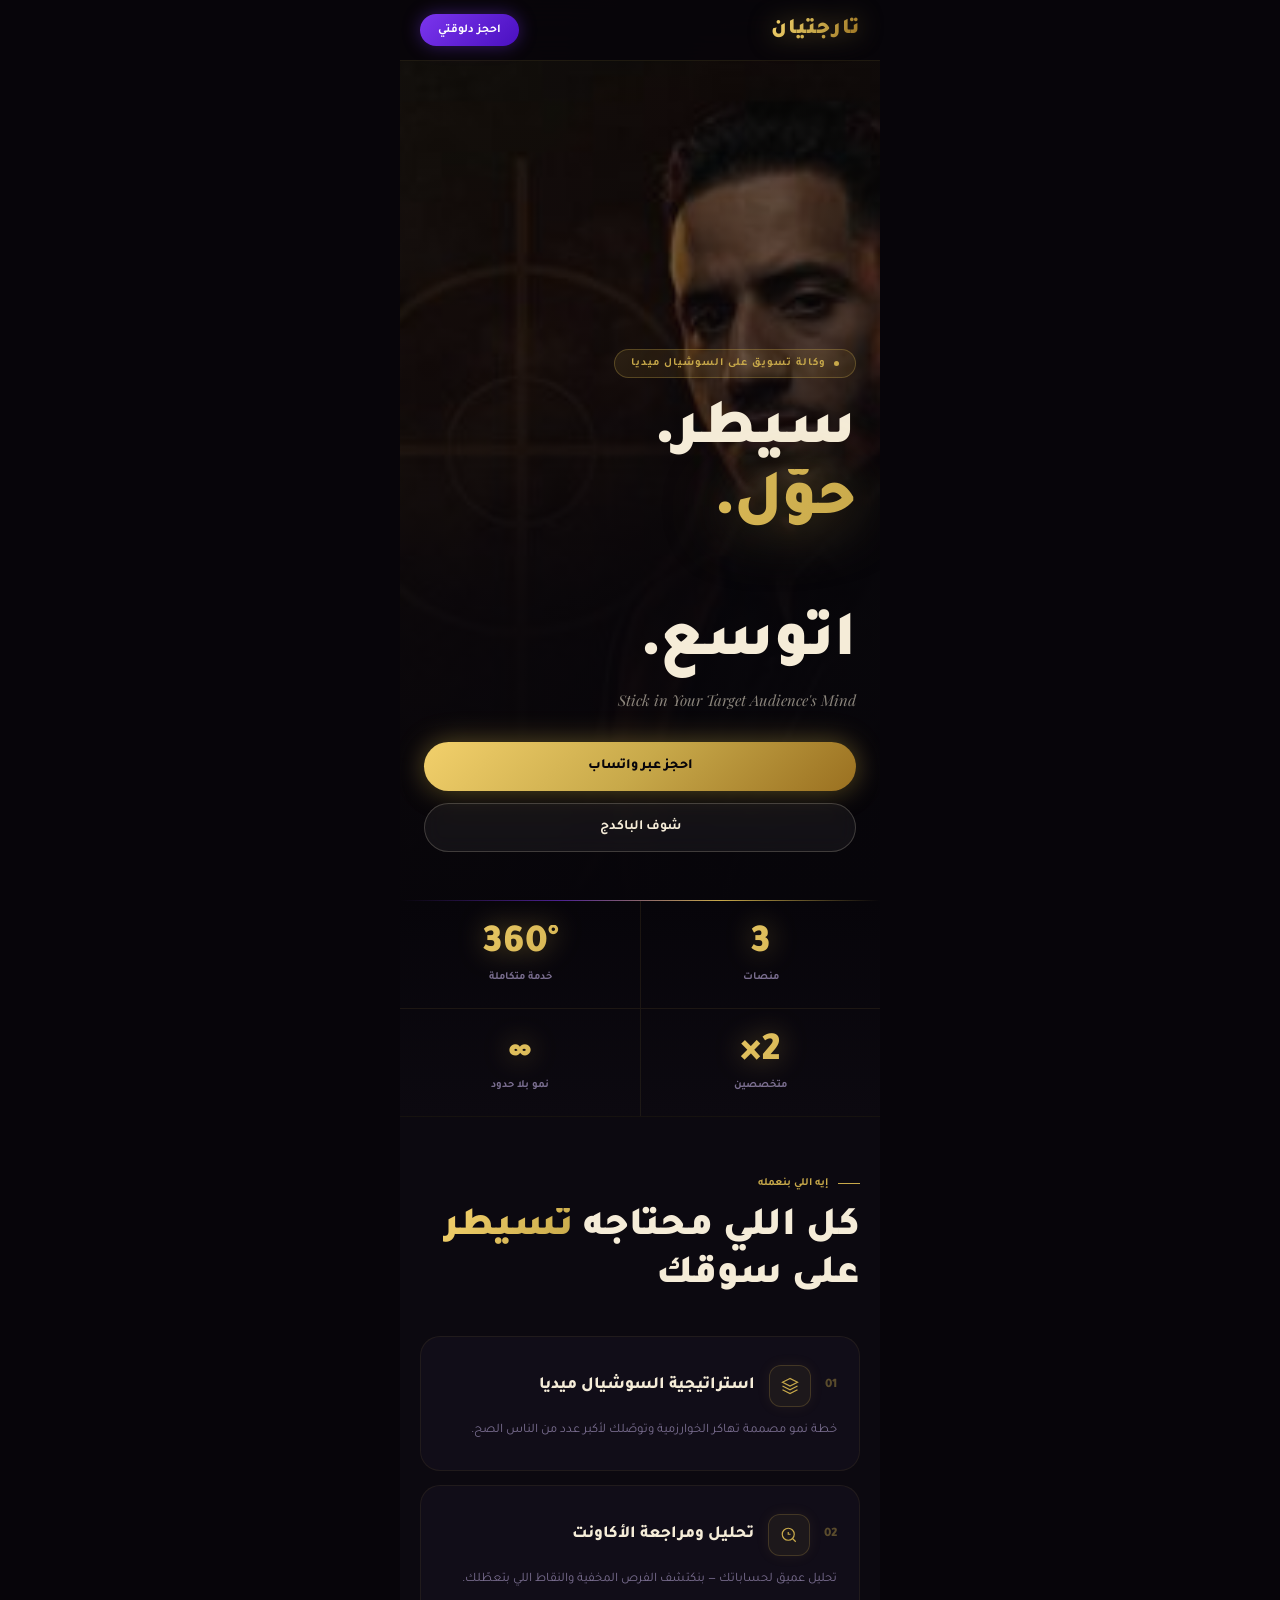
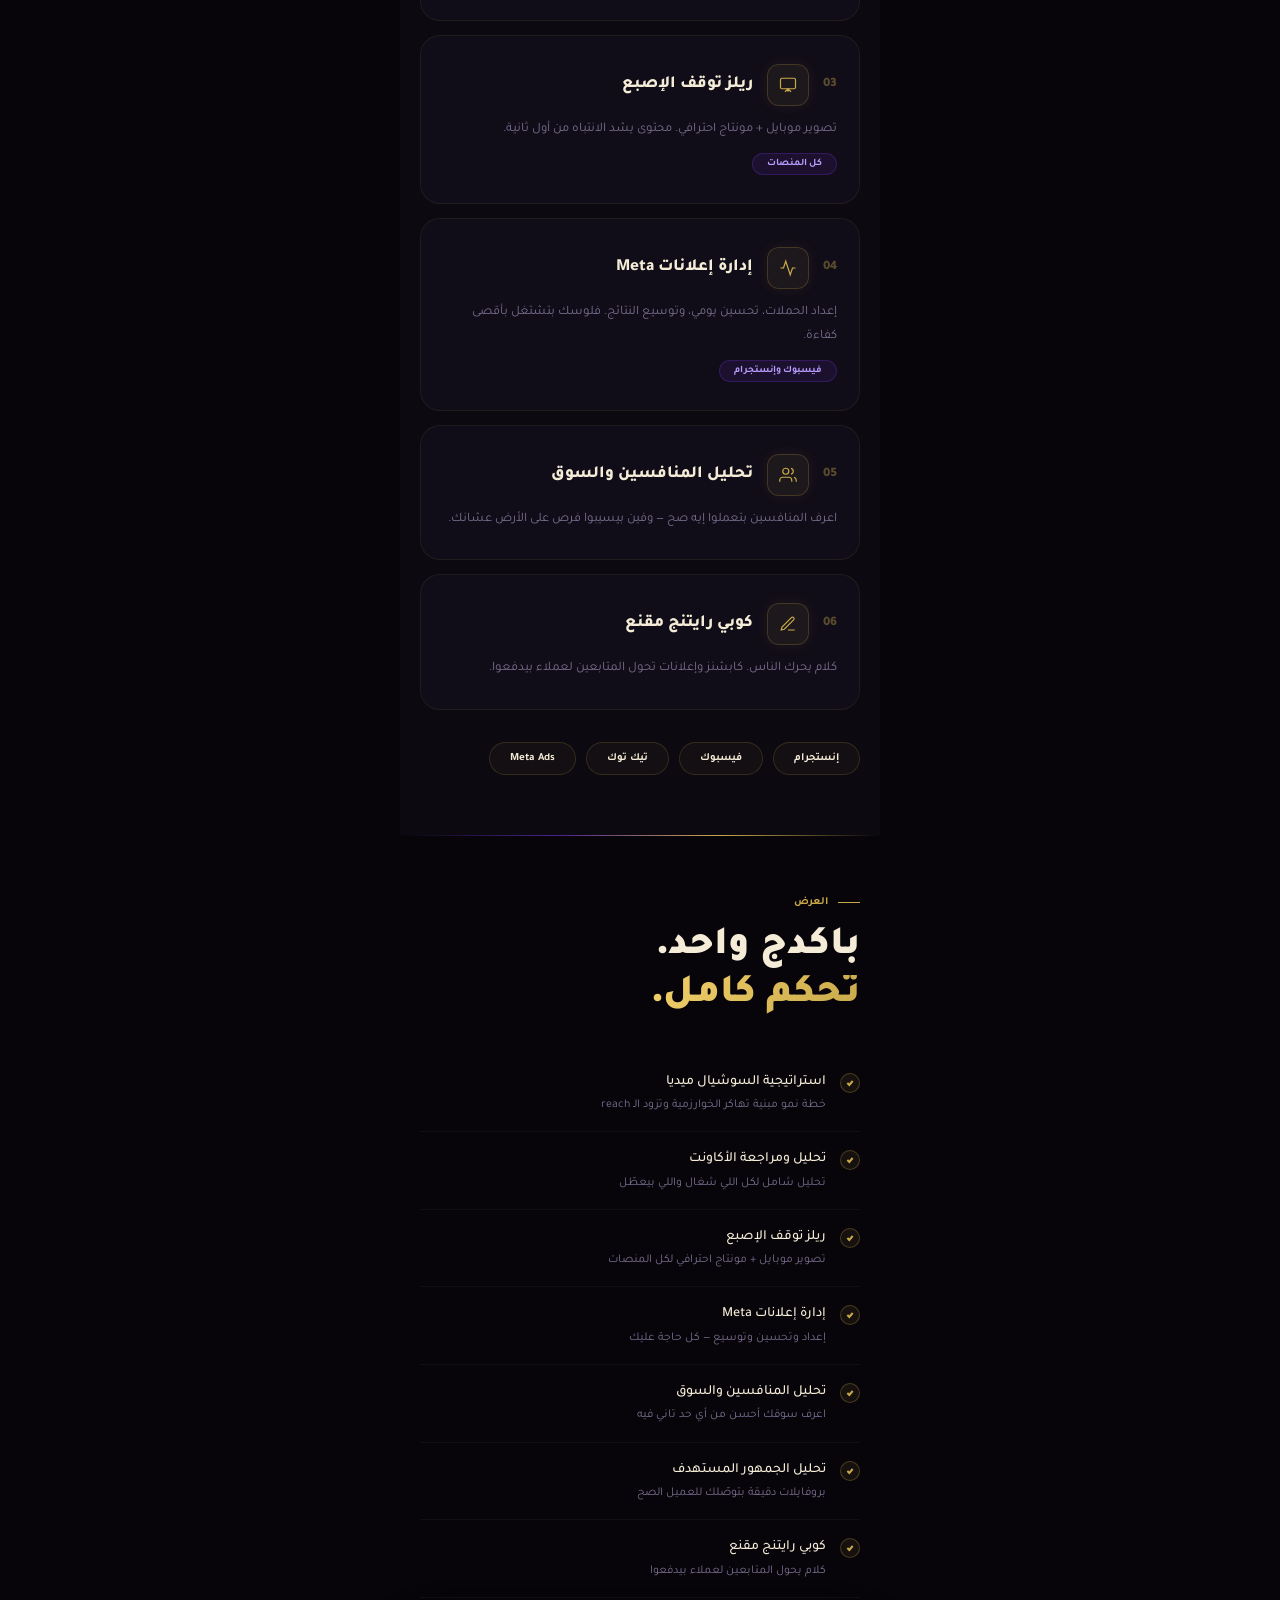
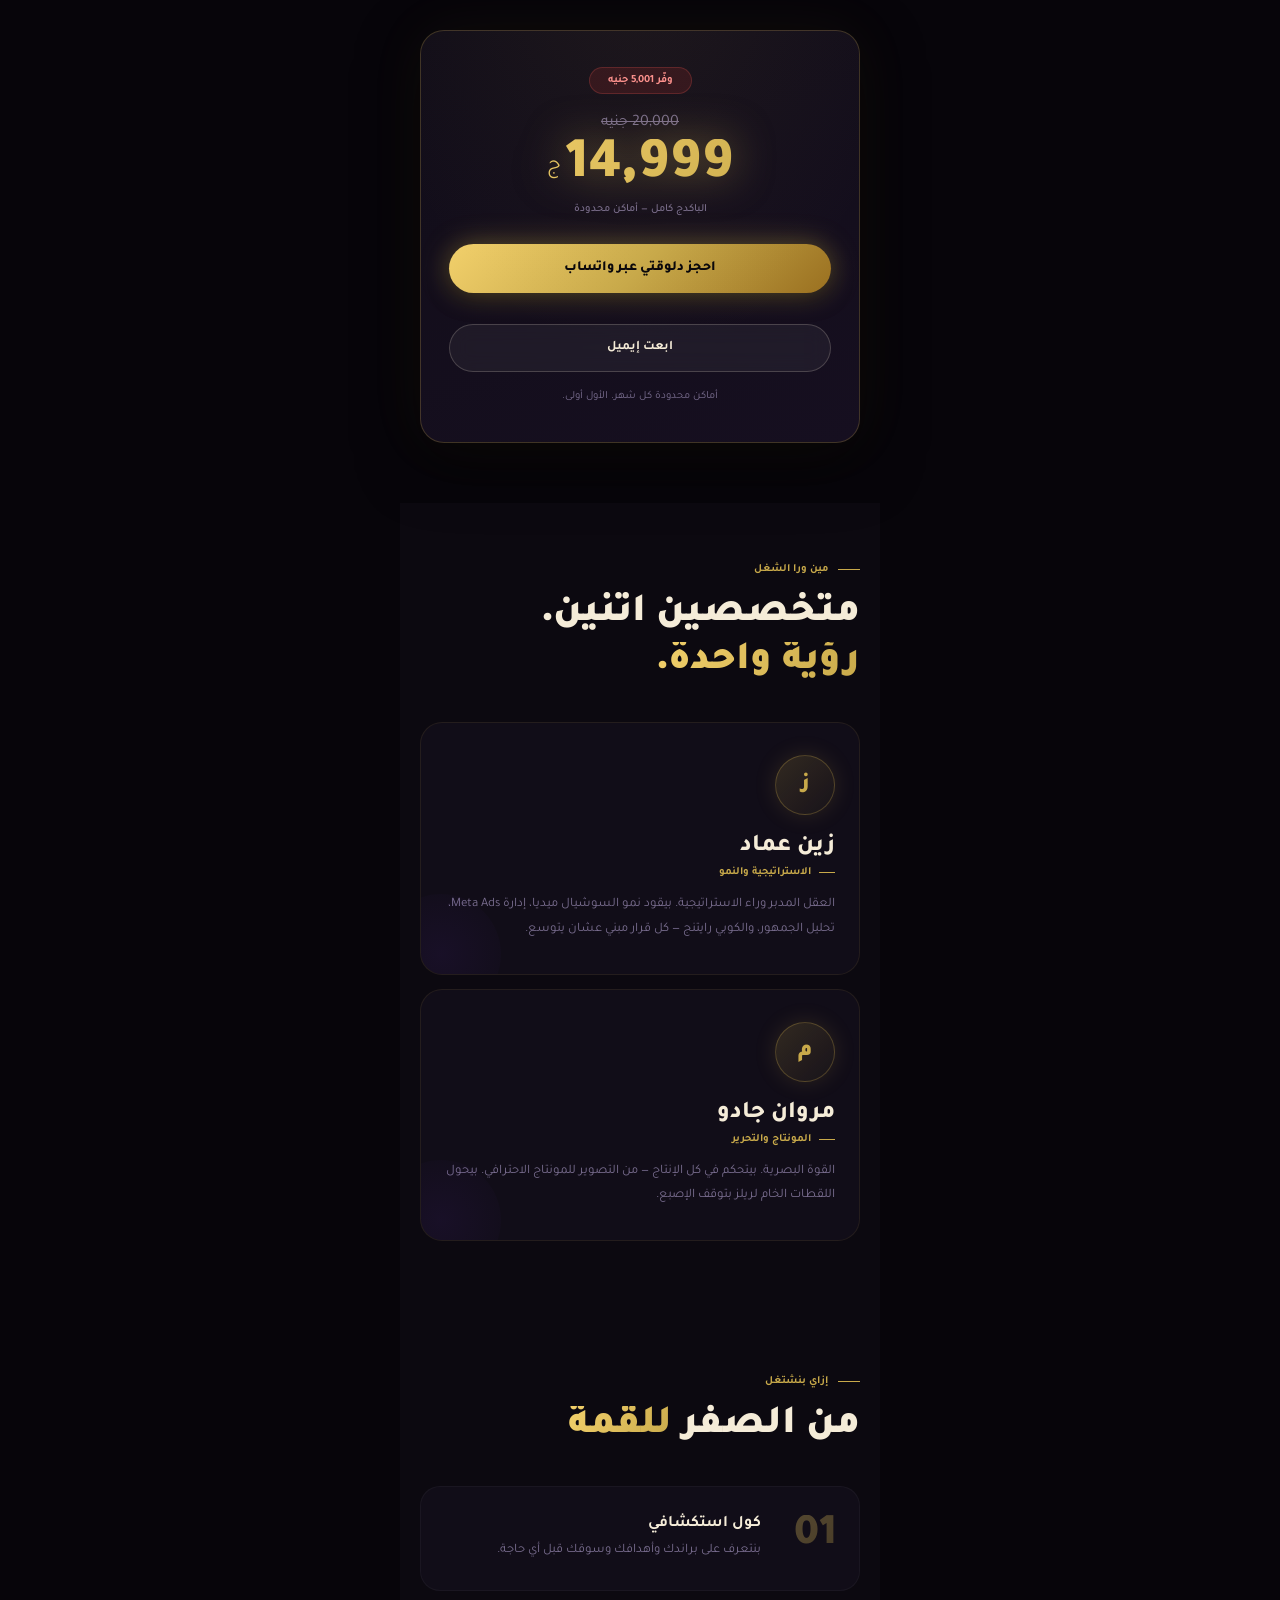
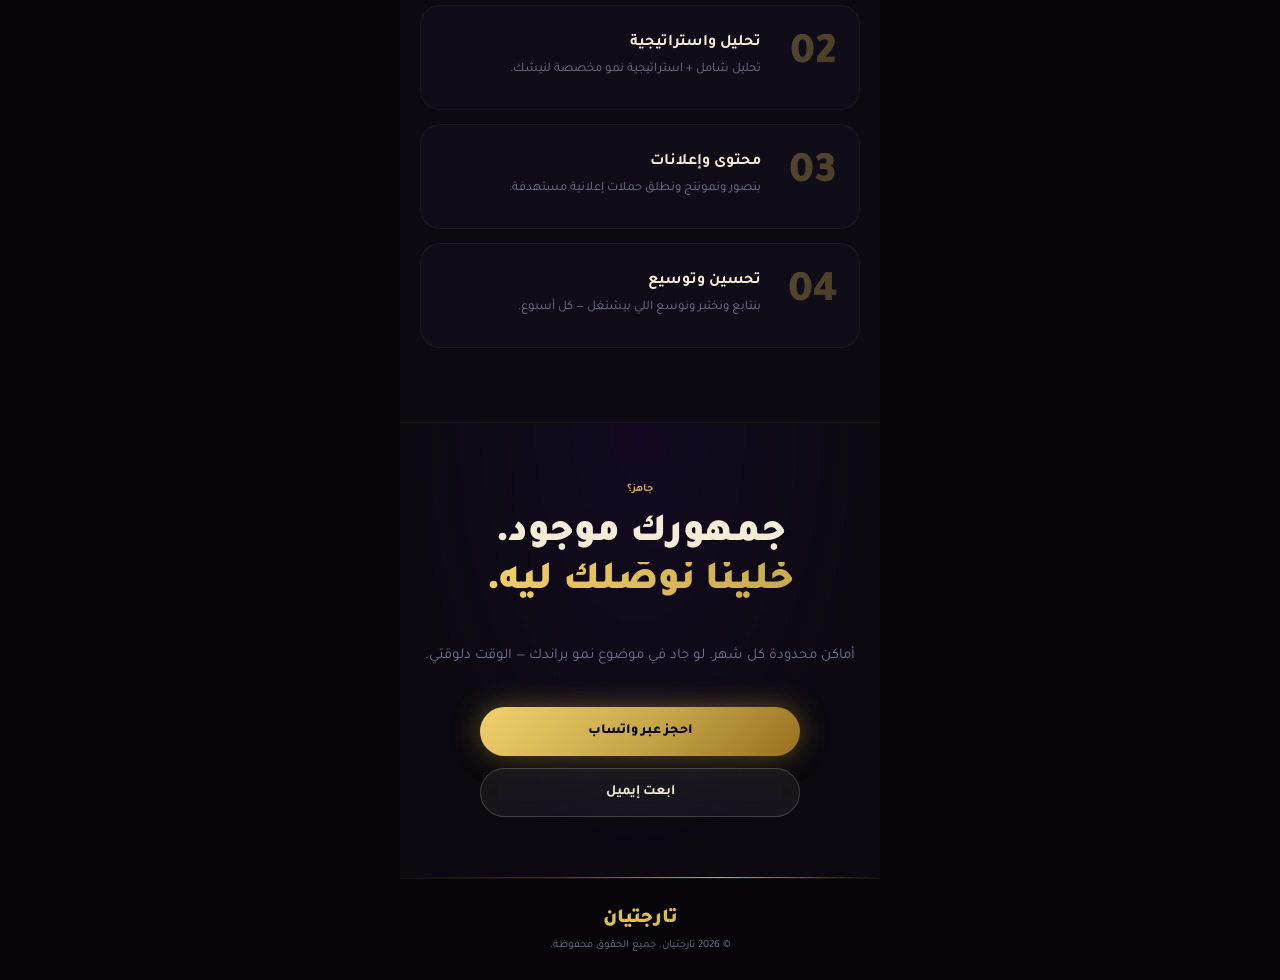
==== targetyan-arabic.html @ 86f716d7 "Add files via upload" ====
<!DOCTYPE html>
<html lang="ar" dir="rtl">
<head>
<meta charset="UTF-8">
<meta name="viewport" content="width=device-width, initial-scale=1.0, maximum-scale=1.0">
<title>تارجتيان — وكالة تسويق</title>
<link rel="preconnect" href="https://fonts.googleapis.com">
<link rel="preconnect" href="https://fonts.gstatic.com" crossorigin>
<link href="https://fonts.googleapis.com/css2?family=Tajawal:wght@300;400;500;700;800;900&family=Playfair+Display:ital,wght@1,700&display=swap" rel="stylesheet">
<style>
*,*::before,*::after{margin:0;padding:0;box-sizing:border-box;}
:root{
  --g:#C8A94A;--gl:#F2D06B;--gg:rgba(200,169,74,0.45);
  --c:#F5ECD8;
  --bg:#07050A;--bg2:#0C0910;--bg3:#110D18;--bg4:#160F20;
  --muted:#7A6E90;--pur:#7B35ED;--purg:rgba(123,53,237,0.35);
}
html{scroll-behavior:smooth;-webkit-tap-highlight-color:transparent;}
body{font-family:"Tajawal",sans-serif;background:var(--bg);color:var(--c);overflow-x:hidden;max-width:480px;margin:0 auto;}
::-webkit-scrollbar{width:0;}

#scroll-bar{position:fixed;top:0;right:0;height:2px;width:0%;z-index:10000;background:linear-gradient(270deg,#7B35ED,var(--g),#F2D06B);box-shadow:0 0 10px var(--gg);}

/* NAV */
nav{
  position:fixed;top:0;width:100%;max-width:480px;z-index:999;
  display:flex;align-items:center;justify-content:space-between;
  padding:14px 20px;
  background:rgba(7,5,10,0.88);
  backdrop-filter:blur(20px);
  border-bottom:1px solid rgba(200,169,74,0.12);
}
.logo{
  font-family:"Tajawal",sans-serif;font-size:22px;font-weight:900;
  letter-spacing:1px;text-decoration:none;
  background:linear-gradient(120deg,#F2D06B,#C8A94A,#9A7020);
  -webkit-background-clip:text;-webkit-text-fill-color:transparent;background-clip:text;
  filter:drop-shadow(0 0 12px rgba(200,169,74,0.5));
}
.nav-btn{
  background:linear-gradient(135deg,#7B35ED,#4A10C0);
  color:#fff;padding:9px 18px;border:none;border-radius:100px;
  font-family:"Tajawal",sans-serif;font-size:12px;font-weight:700;
  text-decoration:none;display:inline-block;
  box-shadow:0 0 18px rgba(123,53,237,0.4);
}

/* HERO */
.hero{position:relative;width:100%;height:100svh;min-height:600px;display:flex;align-items:flex-end;overflow:hidden;}
.hero-bg{
  position:absolute;inset:0;
  background-image:url("[data-uri]");
  background-size:cover;background-position:68% center;
}
.hero-overlay{
  position:absolute;inset:0;
  background:linear-gradient(170deg,rgba(7,5,10,0.35) 0%,rgba(7,5,10,0.55) 35%,rgba(7,5,10,0.88) 65%,rgba(7,5,10,1) 100%);
}
.hero-content{position:relative;z-index:2;padding:24px 24px 48px;width:100%;animation:riseUp 1.2s cubic-bezier(.16,1,.3,1) both;}
.hero-pill{
  display:inline-flex;align-items:center;gap:8px;
  background:rgba(200,169,74,0.1);border:1px solid rgba(200,169,74,0.3);
  padding:7px 16px;border-radius:100px;margin-bottom:20px;
  font-size:11px;letter-spacing:1px;color:var(--g);font-weight:700;
}
.dot{width:5px;height:5px;border-radius:50%;background:var(--g);animation:blink 2s infinite;flex-shrink:0;}
.hero h1{font-family:"Tajawal",sans-serif;font-size:clamp(42px,13vw,64px);font-weight:900;line-height:1.1;color:var(--c);margin-bottom:10px;}
.hero h1 em{
  font-style:normal;display:block;
  background:linear-gradient(120deg,#F2D06B,#C8A94A);
  -webkit-background-clip:text;-webkit-text-fill-color:transparent;background-clip:text;
  filter:drop-shadow(0 0 30px rgba(200,169,74,0.5));
}
.hero-sub{
  font-family:"Playfair Display",serif;font-size:15px;font-style:italic;
  color:rgba(245,236,216,0.55);margin-bottom:32px;direction:ltr;text-align:right;
}
.hero-ctas{display:flex;flex-direction:column;gap:12px;}
.btn-gold{
  background:linear-gradient(135deg,#F2D06B,#C8A94A,#9A7020);
  color:#07050A;padding:16px 24px;border:none;border-radius:100px;
  font-family:"Tajawal",sans-serif;font-size:14px;font-weight:800;
  text-decoration:none;display:block;text-align:center;
  box-shadow:0 0 28px rgba(200,169,74,0.45),0 6px 20px rgba(0,0,0,.5);
}
.btn-outline{
  background:rgba(255,255,255,0.05);color:var(--c);
  padding:15px 24px;border:1px solid rgba(245,236,216,0.2);border-radius:100px;
  font-family:"Tajawal",sans-serif;font-size:14px;font-weight:600;
  text-decoration:none;display:block;text-align:center;backdrop-filter:blur(10px);
}

/* GLOW RULE */
.glow-rule{height:1px;background:linear-gradient(270deg,transparent,var(--g),rgba(123,53,237,0.6),transparent);}

/* STATS */
.stats{display:grid;grid-template-columns:1fr 1fr;background:linear-gradient(180deg,var(--bg),var(--bg2));border-bottom:1px solid rgba(200,169,74,0.08);}
.stat{text-align:center;padding:24px 12px;border-left:1px solid rgba(200,169,74,0.1);border-bottom:1px solid rgba(200,169,74,0.1);}
.stat:nth-child(2n){border-left:none;}
.stat:nth-child(3),.stat:nth-child(4){border-bottom:none;}
.stat-n{
  font-family:"Tajawal",sans-serif;font-size:40px;font-weight:900;line-height:1;
  background:linear-gradient(135deg,#F2D06B,#C8A94A);
  -webkit-background-clip:text;-webkit-text-fill-color:transparent;background-clip:text;
  filter:drop-shadow(0 0 14px rgba(200,169,74,0.45));
}
.stat-l{font-size:11px;color:var(--muted);margin-top:6px;font-weight:600;}

/* SECTIONS */
section{padding:60px 20px;}
.sec-tag{font-size:11px;color:var(--g);font-weight:700;margin-bottom:14px;display:flex;align-items:center;gap:10px;}
.sec-tag::before{content:"";width:22px;height:1px;background:var(--g);}
.sec-h{font-family:"Tajawal",sans-serif;font-size:clamp(28px,9vw,40px);font-weight:900;line-height:1.2;margin-bottom:36px;}
.sec-h em{font-style:normal;background:linear-gradient(120deg,#F2D06B,#C8A94A);-webkit-background-clip:text;-webkit-text-fill-color:transparent;background-clip:text;}

/* SERVICE CARDS */
#services{background:var(--bg2);}
.svc-card{background:var(--bg3);border:1px solid rgba(200,169,74,0.09);border-radius:20px;padding:28px 22px;margin-bottom:14px;position:relative;overflow:hidden;}
.svc-card:last-of-type{margin-bottom:0;}
.svc-card-top{display:flex;align-items:center;gap:14px;margin-bottom:12px;}
.svc-no{font-family:"Tajawal",sans-serif;font-size:13px;font-weight:900;color:rgba(200,169,74,0.4);}
.svc-ico{width:42px;height:42px;flex-shrink:0;display:flex;align-items:center;justify-content:center;background:rgba(200,169,74,0.07);border:1px solid rgba(200,169,74,0.22);border-radius:12px;box-shadow:0 0 14px rgba(200,169,74,0.08);}
.svc-ico svg{width:18px;height:18px;stroke:var(--g);fill:none;stroke-width:1.6;}
.svc-t{font-family:"Tajawal",sans-serif;font-size:17px;font-weight:800;color:var(--c);line-height:1.3;}
.svc-d{font-size:13px;color:var(--muted);line-height:1.8;font-weight:400;}
.svc-badge{display:inline-block;margin-top:12px;background:rgba(123,53,237,0.1);border:1px solid rgba(123,53,237,0.25);color:#B89DFF;font-size:10px;padding:4px 14px;border-radius:100px;font-weight:700;}

/* PLATFORMS */
.plats{display:flex;gap:10px;flex-wrap:wrap;margin-top:32px;}
.plat{padding:9px 20px;border:1px solid rgba(200,169,74,0.18);border-radius:100px;font-size:11px;color:var(--c);font-weight:600;background:rgba(200,169,74,0.04);}

/* PACKAGE */
#package{background:var(--bg);}
.feat-row{display:flex;align-items:flex-start;gap:14px;padding:16px 0;border-bottom:1px solid rgba(255,255,255,0.04);}
.feat-row:last-of-type{border:none;}
.feat-chk{width:20px;height:20px;flex-shrink:0;background:rgba(200,169,74,0.08);border:1px solid rgba(200,169,74,0.28);border-radius:50%;display:flex;align-items:center;justify-content:center;margin-top:2px;}
.feat-chk svg{width:8px;height:8px;stroke:var(--g);stroke-width:3;fill:none;}
.feat-main{font-size:14px;color:var(--c);line-height:1.6;font-weight:500;}
.feat-sub{color:var(--muted);font-size:12px;display:block;margin-top:3px;font-weight:400;}

/* PRICE BOX */
.price-box{background:linear-gradient(160deg,var(--bg3),var(--bg4));border:1px solid rgba(200,169,74,0.25);border-radius:24px;padding:36px 28px;text-align:center;margin-top:32px;overflow:hidden;position:relative;box-shadow:0 0 60px rgba(200,169,74,0.06),0 20px 60px rgba(0,0,0,.5);}
.price-box::before{content:"";position:absolute;top:-50%;left:-20%;width:140%;height:140%;background:radial-gradient(ellipse at 50% 20%,rgba(200,169,74,0.07),transparent 65%);pointer-events:none;}
.save-pill{display:inline-block;background:rgba(180,40,40,0.18);border:1px solid rgba(220,80,80,0.25);color:#FF9090;font-size:11px;padding:6px 18px;border-radius:100px;font-weight:700;margin-bottom:20px;}
.p-was{font-size:16px;color:var(--muted);text-decoration:line-through;margin-bottom:6px;}
.p-now{font-family:"Tajawal",sans-serif;line-height:1;margin-bottom:6px;background:linear-gradient(120deg,#F2D06B,#C8A94A);-webkit-background-clip:text;-webkit-text-fill-color:transparent;background-clip:text;filter:drop-shadow(0 0 20px rgba(200,169,74,0.5));}
.p-big{font-size:58px;font-weight:900;}
.p-cur{font-size:22px;font-weight:400;vertical-align:super;}
.p-lbl{font-size:11px;color:var(--muted);margin-bottom:28px;font-weight:500;}
.price-box .btn-gold{margin-bottom:12px;}
.price-box .btn-outline{font-size:13px;}
.p-note{font-size:11px;color:var(--muted);margin-top:16px;line-height:1.7;}

/* TEAM */
#team{background:var(--bg2);}
.team-card{background:var(--bg3);border:1px solid rgba(200,169,74,0.1);border-radius:22px;padding:32px 24px;margin-bottom:14px;overflow:hidden;position:relative;}
.team-card::after{content:"";position:absolute;bottom:-40px;left:-40px;width:120px;height:120px;border-radius:50%;background:radial-gradient(circle,rgba(123,53,237,0.07),transparent);pointer-events:none;}
.t-avatar{width:60px;height:60px;margin-bottom:18px;background:linear-gradient(135deg,rgba(200,169,74,0.18),rgba(200,169,74,0.04));border:1px solid rgba(200,169,74,0.28);border-radius:50%;display:flex;align-items:center;justify-content:center;font-family:"Tajawal",sans-serif;font-size:22px;font-weight:900;color:var(--g);box-shadow:0 0 22px rgba(200,169,74,0.15);}
.t-name{font-family:"Tajawal",sans-serif;font-size:24px;font-weight:800;color:var(--c);margin-bottom:4px;}
.t-role{font-size:11px;color:var(--g);font-weight:700;margin-bottom:14px;display:flex;align-items:center;gap:8px;}
.t-role::before{content:"";width:16px;height:1px;background:var(--g);}
.t-bio{font-size:13px;color:var(--muted);line-height:1.85;font-weight:400;}

/* PROCESS */
#process{background:var(--bg);}
.proc-card{background:var(--bg3);border:1px solid rgba(255,255,255,0.04);border-radius:20px;padding:28px 22px;margin-bottom:14px;display:flex;align-items:flex-start;gap:20px;}
.proc-n{font-family:"Tajawal",sans-serif;font-size:44px;font-weight:900;background:linear-gradient(135deg,#F2D06B,#C8A94A);-webkit-background-clip:text;-webkit-text-fill-color:transparent;background-clip:text;opacity:0.3;line-height:1;flex-shrink:0;width:56px;}
.proc-t{font-size:16px;font-weight:700;color:var(--c);margin-bottom:6px;}
.proc-d{font-size:13px;color:var(--muted);line-height:1.7;}

/* CTA */
#cta{text-align:center;background:radial-gradient(ellipse at 50% 0%,rgba(123,53,237,0.1),var(--bg2) 70%);border-top:1px solid rgba(200,169,74,0.08);}
#cta .sec-tag{justify-content:center;}
#cta .sec-tag::before{display:none;}
#cta p{font-size:15px;color:var(--muted);line-height:1.9;margin-bottom:36px;font-weight:400;}
#cta .hero-ctas{max-width:320px;margin:0 auto;}

/* FOOTER */
footer{background:var(--bg);border-top:1px solid rgba(200,169,74,0.09);padding:28px 20px;text-align:center;}
.f-logo{font-family:"Tajawal",sans-serif;font-size:20px;font-weight:900;background:linear-gradient(120deg,#F2D06B,#C8A94A);-webkit-background-clip:text;-webkit-text-fill-color:transparent;background-clip:text;margin-bottom:8px;}
.f-copy{font-size:11px;color:var(--muted);}

/* SCROLL TOP */
#scroll-top{position:fixed;bottom:20px;left:20px;z-index:9999;width:44px;height:44px;border-radius:50%;border:1px solid rgba(200,169,74,0.3);background:rgba(7,5,10,0.88);backdrop-filter:blur(16px);display:flex;align-items:center;justify-content:center;opacity:0;transform:translateY(10px);transition:opacity .4s,transform .4s;box-shadow:0 0 20px rgba(200,169,74,0.1);}
#scroll-top.visible{opacity:1;transform:translateY(0);}
#scroll-top svg{width:14px;height:14px;stroke:var(--g);fill:none;stroke-width:2.5;}

.fi{opacity:0;transform:translateY(22px);transition:opacity .7s ease,transform .7s ease;}
.fi.on{opacity:1;transform:translateY(0);}
@keyframes riseUp{from{opacity:0;transform:translateY(36px);}to{opacity:1;transform:translateY(0);}}
@keyframes blink{0%,100%{opacity:1;}50%{opacity:.3;}}
</style>
</head>
<body>

<div id="scroll-bar"></div>
<div id="scroll-top" onclick="window.scrollTo({top:0,behavior:'smooth'})">
  <svg viewBox="0 0 24 24"><polyline points="18 15 12 9 6 15"/></svg>
</div>

<nav>
  <a href="#" class="logo">تارجتيان</a>
  <a href="https://wa.me/201208475556" target="_blank" class="nav-btn">احجز دلوقتي</a>
</nav>

<!-- HERO -->
<div class="hero" id="home">
  <div class="hero-bg"></div>
  <div class="hero-overlay"></div>
  <div class="hero-content">
    <div class="hero-pill"><span class="dot"></span>وكالة تسويق على السوشيال ميديا</div>
    <h1>سيطر.<br><em>حوّل.</em><br>اتوسع.</h1>
    <p class="hero-sub">Stick in Your Target Audience's Mind</p>
    <div class="hero-ctas">
      <a href="https://wa.me/201208475556" target="_blank" class="btn-gold">احجز عبر واتساب</a>
      <a href="#package" class="btn-outline">شوف الباكدج</a>
    </div>
  </div>
</div>

<div class="glow-rule"></div>

<!-- STATS -->
<div class="stats fi">
  <div class="stat"><div class="stat-n">3</div><div class="stat-l">منصات</div></div>
  <div class="stat"><div class="stat-n">360°</div><div class="stat-l">خدمة متكاملة</div></div>
  <div class="stat"><div class="stat-n">2×</div><div class="stat-l">متخصصين</div></div>
  <div class="stat"><div class="stat-n">∞</div><div class="stat-l">نمو بلا حدود</div></div>
</div>

<!-- SERVICES -->
<section id="services">
  <div class="sec-tag">إيه اللي بنعمله</div>
  <h2 class="sec-h fi">كل اللي محتاجه <em>تسيطر</em> على سوقك</h2>

  <div class="svc-card fi">
    <div class="svc-card-top">
      <div class="svc-no">01</div>
      <div class="svc-ico"><svg viewBox="0 0 24 24"><path d="M12 2L2 7l10 5 10-5-10-5zM2 17l10 5 10-5M2 12l10 5 10-5"/></svg></div>
      <div class="svc-t">استراتيجية السوشيال ميديا</div>
    </div>
    <div class="svc-d">خطة نمو مصممة تهاكر الخوارزمية وتوصّلك لأكبر عدد من الناس الصح.</div>
  </div>

  <div class="svc-card fi">
    <div class="svc-card-top">
      <div class="svc-no">02</div>
      <div class="svc-ico"><svg viewBox="0 0 24 24"><circle cx="11" cy="11" r="8"/><path d="m21 21-4.35-4.35M11 8v3h3"/></svg></div>
      <div class="svc-t">تحليل ومراجعة الأكاونت</div>
    </div>
    <div class="svc-d">تحليل عميق لحساباتك — بنكتشف الفرص المخفية والنقاط اللي بتعطّلك.</div>
  </div>

  <div class="svc-card fi">
    <div class="svc-card-top">
      <div class="svc-no">03</div>
      <div class="svc-ico"><svg viewBox="0 0 24 24"><rect x="2" y="3" width="20" height="14" rx="2"/><path d="m8 21 4-4 4 4M12 17v4"/></svg></div>
      <div class="svc-t">ريلز توقف الإصبع</div>
    </div>
    <div class="svc-d">تصوير موبايل + مونتاج احترافي. محتوى يشد الانتباه من أول ثانية.</div>
    <span class="svc-badge">كل المنصات</span>
  </div>

  <div class="svc-card fi">
    <div class="svc-card-top">
      <div class="svc-no">04</div>
      <div class="svc-ico"><svg viewBox="0 0 24 24"><path d="M22 12h-4l-3 9L9 3l-3 9H2"/></svg></div>
      <div class="svc-t">إدارة إعلانات Meta</div>
    </div>
    <div class="svc-d">إعداد الحملات، تحسين يومي، وتوسيع النتائج. فلوسك بتشتغل بأقصى كفاءة.</div>
    <span class="svc-badge">فيسبوك وإنستجرام</span>
  </div>

  <div class="svc-card fi">
    <div class="svc-card-top">
      <div class="svc-no">05</div>
      <div class="svc-ico"><svg viewBox="0 0 24 24"><path d="M17 21v-2a4 4 0 0 0-4-4H5a4 4 0 0 0-4 4v2"/><circle cx="9" cy="7" r="4"/><path d="M23 21v-2a4 4 0 0 0-3-3.87M16 3.13a4 4 0 0 1 0 7.75"/></svg></div>
      <div class="svc-t">تحليل المنافسين والسوق</div>
    </div>
    <div class="svc-d">اعرف المنافسين بتعملوا إيه صح — وفين بيسيبوا فرص على الأرض عشانك.</div>
  </div>

  <div class="svc-card fi">
    <div class="svc-card-top">
      <div class="svc-no">06</div>
      <div class="svc-ico"><svg viewBox="0 0 24 24"><path d="M12 20h9M16.5 3.5a2.121 2.121 0 0 1 3 3L7 19l-4 1 1-4L16.5 3.5z"/></svg></div>
      <div class="svc-t">كوبي رايتنج مقنع</div>
    </div>
    <div class="svc-d">كلام يحرك الناس. كابشنز وإعلانات تحول المتابعين لعملاء بيدفعوا.</div>
  </div>

  <div class="plats fi">
    <div class="plat">إنستجرام</div>
    <div class="plat">فيسبوك</div>
    <div class="plat">تيك توك</div>
    <div class="plat">Meta Ads</div>
  </div>
</section>

<div class="glow-rule"></div>

<!-- PACKAGE -->
<section id="package">
  <div class="sec-tag">العرض</div>
  <h2 class="sec-h fi">باكدج واحد.<br><em>تحكم كامل.</em></h2>

  <div class="feat-row fi"><div class="feat-chk"><svg viewBox="0 0 12 12"><polyline points="2,6 5,9 10,3"/></svg></div><div class="feat-main">استراتيجية السوشيال ميديا<span class="feat-sub">خطة نمو مبنية تهاكر الخوارزمية وتزود الـ reach</span></div></div>
  <div class="feat-row fi"><div class="feat-chk"><svg viewBox="0 0 12 12"><polyline points="2,6 5,9 10,3"/></svg></div><div class="feat-main">تحليل ومراجعة الأكاونت<span class="feat-sub">تحليل شامل لكل اللي شغال واللي بيعطّل</span></div></div>
  <div class="feat-row fi"><div class="feat-chk"><svg viewBox="0 0 12 12"><polyline points="2,6 5,9 10,3"/></svg></div><div class="feat-main">ريلز توقف الإصبع<span class="feat-sub">تصوير موبايل + مونتاج احترافي لكل المنصات</span></div></div>
  <div class="feat-row fi"><div class="feat-chk"><svg viewBox="0 0 12 12"><polyline points="2,6 5,9 10,3"/></svg></div><div class="feat-main">إدارة إعلانات Meta<span class="feat-sub">إعداد وتحسين وتوسيع — كل حاجة عليك</span></div></div>
  <div class="feat-row fi"><div class="feat-chk"><svg viewBox="0 0 12 12"><polyline points="2,6 5,9 10,3"/></svg></div><div class="feat-main">تحليل المنافسين والسوق<span class="feat-sub">اعرف سوقك أحسن من أي حد تاني فيه</span></div></div>
  <div class="feat-row fi"><div class="feat-chk"><svg viewBox="0 0 12 12"><polyline points="2,6 5,9 10,3"/></svg></div><div class="feat-main">تحليل الجمهور المستهدف<span class="feat-sub">بروفايلات دقيقة بتوصّلك للعميل الصح</span></div></div>
  <div class="feat-row fi"><div class="feat-chk"><svg viewBox="0 0 12 12"><polyline points="2,6 5,9 10,3"/></svg></div><div class="feat-main">كوبي رايتنج مقنع<span class="feat-sub">كلام يحول المتابعين لعملاء بيدفعوا</span></div></div>

  <div class="price-box fi">
    <div class="save-pill">وفّر 5,001 جنيه</div>
    <div class="p-was">20,000 جنيه</div>
    <div class="p-now"><span class="p-big">14,999</span> <span class="p-cur">ج</span></div>
    <div class="p-lbl">الباكدج كامل — أماكن محدودة</div>
    <a href="https://wa.me/201208475556" target="_blank" class="btn-gold">احجز دلوقتي عبر واتساب</a>
    <br style="margin:12px 0">
    <a href="mailto:media321action@gmail.com" class="btn-outline">ابعت إيميل</a>
    <p class="p-note">أماكن محدودة كل شهر. الأول أولى.</p>
  </div>
</section>

<!-- TEAM -->
<section id="team">
  <div class="sec-tag">مين ورا الشغل</div>
  <h2 class="sec-h fi">متخصصين اتنين.<br><em>رؤية واحدة.</em></h2>

  <div class="team-card fi">
    <div class="t-avatar">ز</div>
    <div class="t-name">زين عماد</div>
    <div class="t-role">الاستراتيجية والنمو</div>
    <div class="t-bio">العقل المدبر وراء الاستراتيجية. بيقود نمو السوشيال ميديا، إدارة Meta Ads، تحليل الجمهور، والكوبي رايتنج — كل قرار مبني عشان يتوسع.</div>
  </div>

  <div class="team-card fi">
    <div class="t-avatar">م</div>
    <div class="t-name">مروان جادو</div>
    <div class="t-role">المونتاج والتحرير</div>
    <div class="t-bio">القوة البصرية. بيتحكم في كل الإنتاج — من التصوير للمونتاج الاحترافي. بيحول اللقطات الخام لريلز بتوقف الإصبع.</div>
  </div>
</section>

<!-- PROCESS -->
<section id="process" style="background:var(--bg2);">
  <div class="sec-tag">إزاي بنشتغل</div>
  <h2 class="sec-h fi">من الصفر <em>للقمة</em></h2>

  <div class="proc-card fi">
    <div class="proc-n">01</div>
    <div><div class="proc-t">كول استكشافي</div><div class="proc-d">بنتعرف على براندك وأهدافك وسوقك قبل أي حاجة.</div></div>
  </div>
  <div class="proc-card fi">
    <div class="proc-n">02</div>
    <div><div class="proc-t">تحليل واستراتيجية</div><div class="proc-d">تحليل شامل + استراتيجية نمو مخصصة لنيشك.</div></div>
  </div>
  <div class="proc-card fi">
    <div class="proc-n">03</div>
    <div><div class="proc-t">محتوى وإعلانات</div><div class="proc-d">بنصور ونمونتج ونطلق حملات إعلانية مستهدفة.</div></div>
  </div>
  <div class="proc-card fi">
    <div class="proc-n">04</div>
    <div><div class="proc-t">تحسين وتوسيع</div><div class="proc-d">بنتابع ونختبر ونوسع اللي بيشتغل — كل أسبوع.</div></div>
  </div>
</section>

<!-- CTA -->
<section id="cta">
  <div class="sec-tag">جاهز؟</div>
  <h2 class="sec-h fi">جمهورك موجود.<br><em>خلينا نوصّلك ليه.</em></h2>
  <p>أماكن محدودة كل شهر. لو جاد في موضوع نمو براندك — الوقت دلوقتي.</p>
  <div class="hero-ctas">
    <a href="https://wa.me/201208475556" target="_blank" class="btn-gold">احجز عبر واتساب</a>
    <a href="mailto:media321action@gmail.com" class="btn-outline">ابعت إيميل</a>
  </div>
</section>

<div class="glow-rule"></div>

<footer>
  <div class="f-logo">تارجتيان</div>
  <div class="f-copy">© 2026 تارجتيان. جميع الحقوق محفوظة.</div>
</footer>

<script>
const obs = new IntersectionObserver(e => {
  e.forEach(x => { if(x.isIntersecting) x.target.classList.add("on"); });
}, {threshold: 0.08});
document.querySelectorAll(".fi").forEach(el => obs.observe(el));

const bar = document.getElementById("scroll-bar");
const topBtn = document.getElementById("scroll-top");
window.addEventListener("scroll", () => {
  const pct = window.scrollY / (document.body.scrollHeight - window.innerHeight) * 100;
  bar.style.width = pct + "%";
  if (window.scrollY > 300) topBtn.classList.add("visible");
  else topBtn.classList.remove("visible");
});
</script>
</body>
</html>
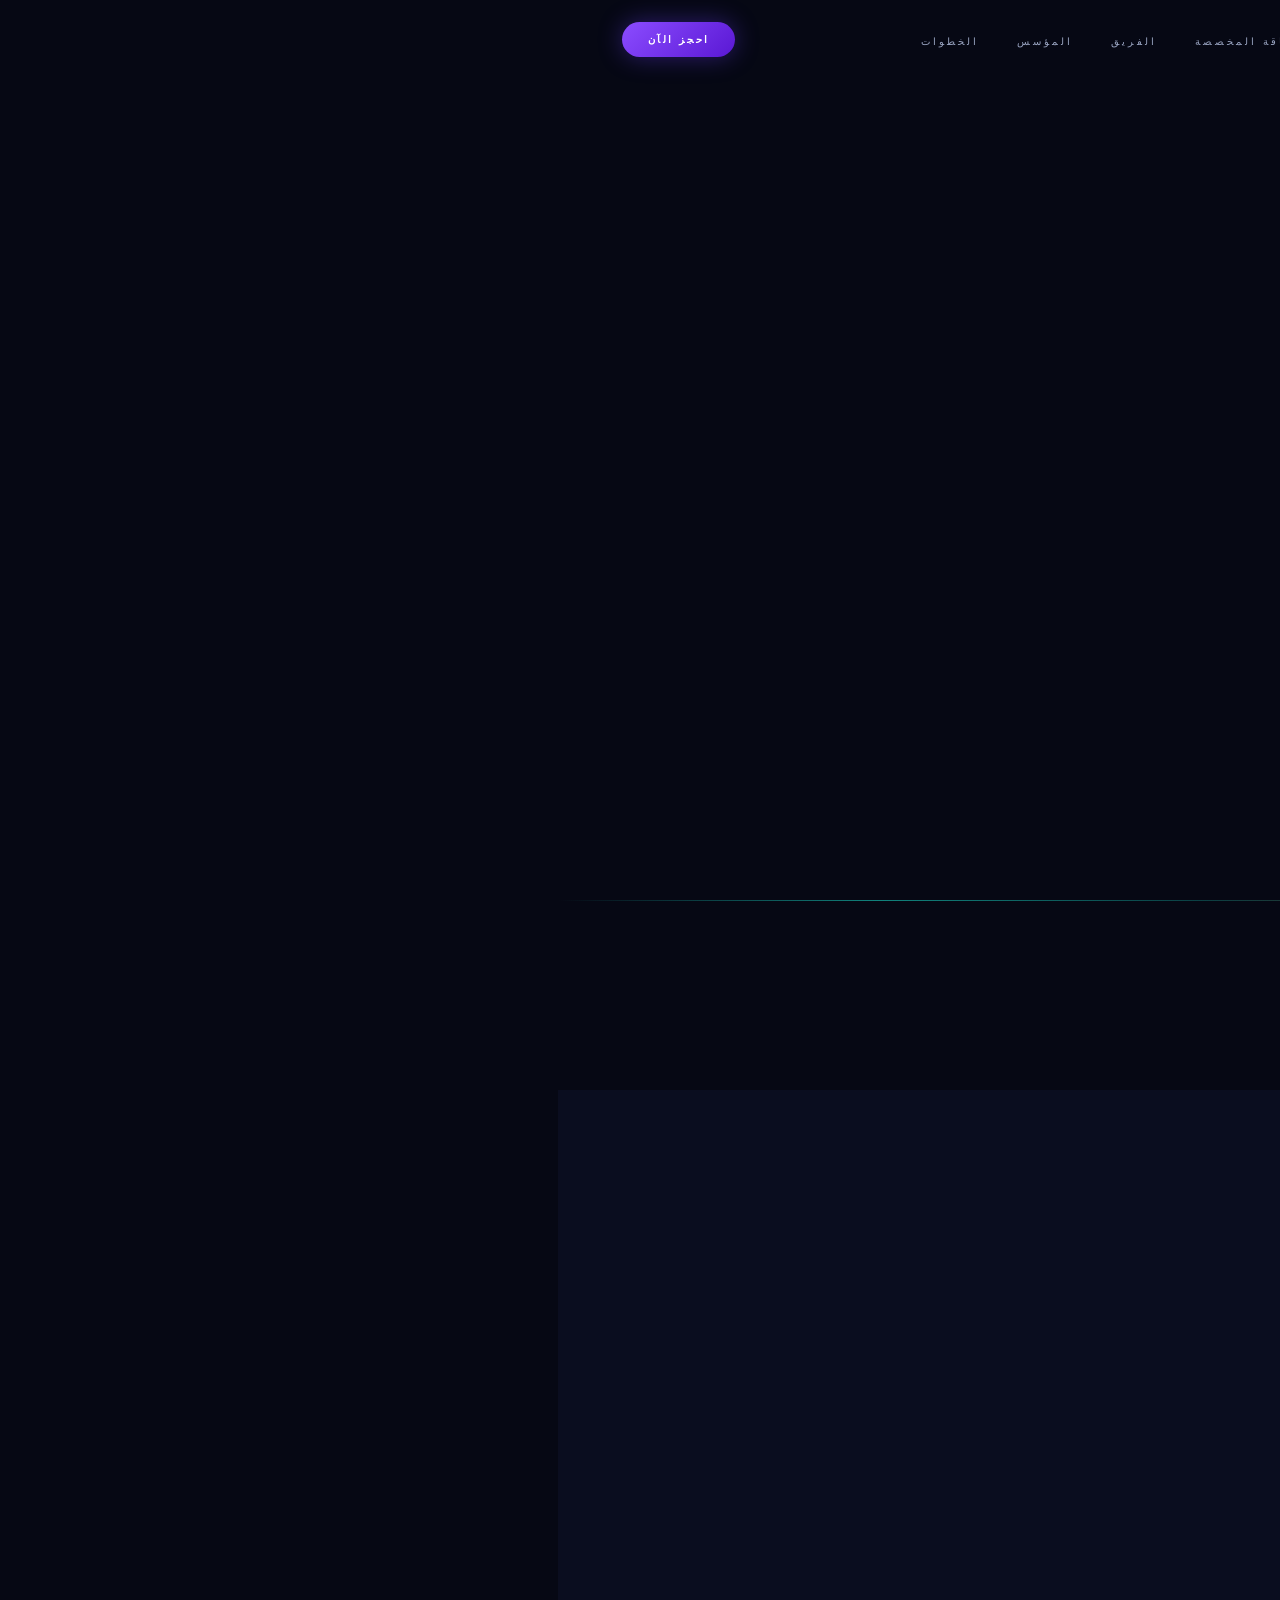
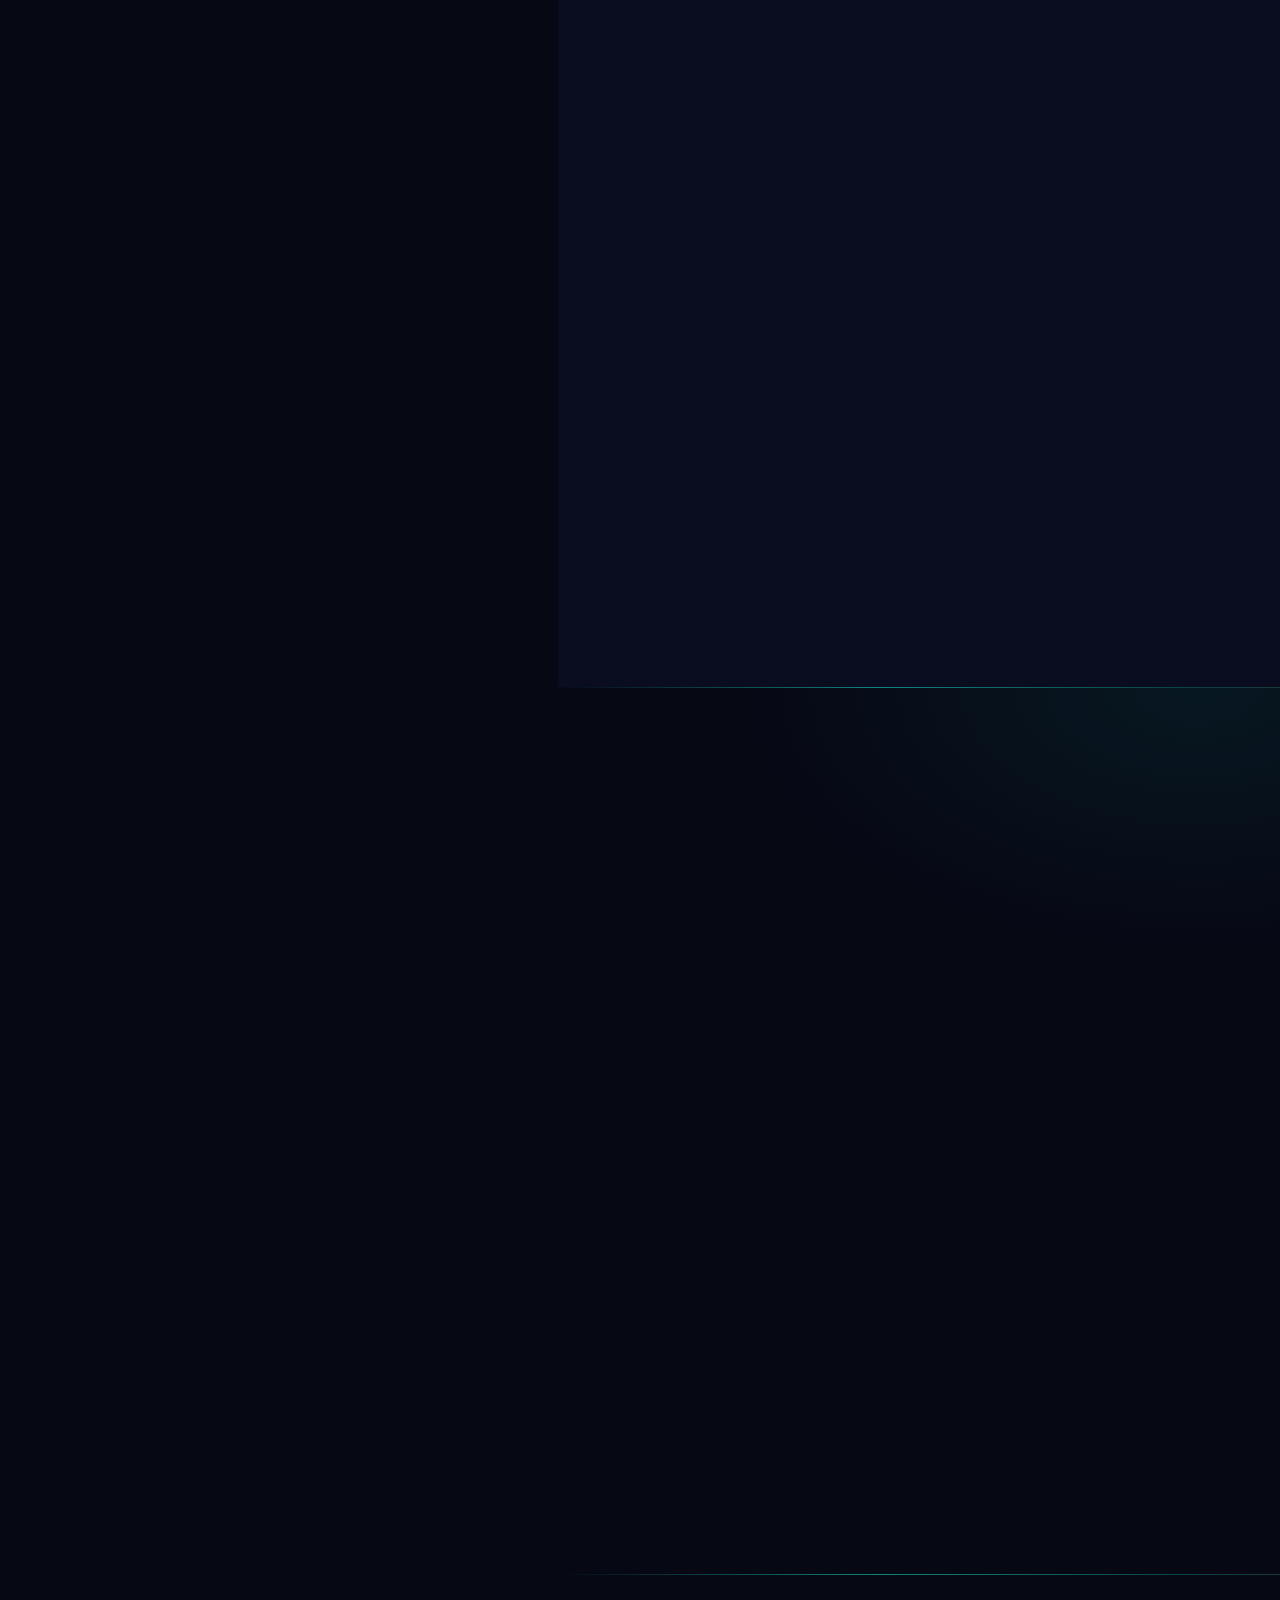
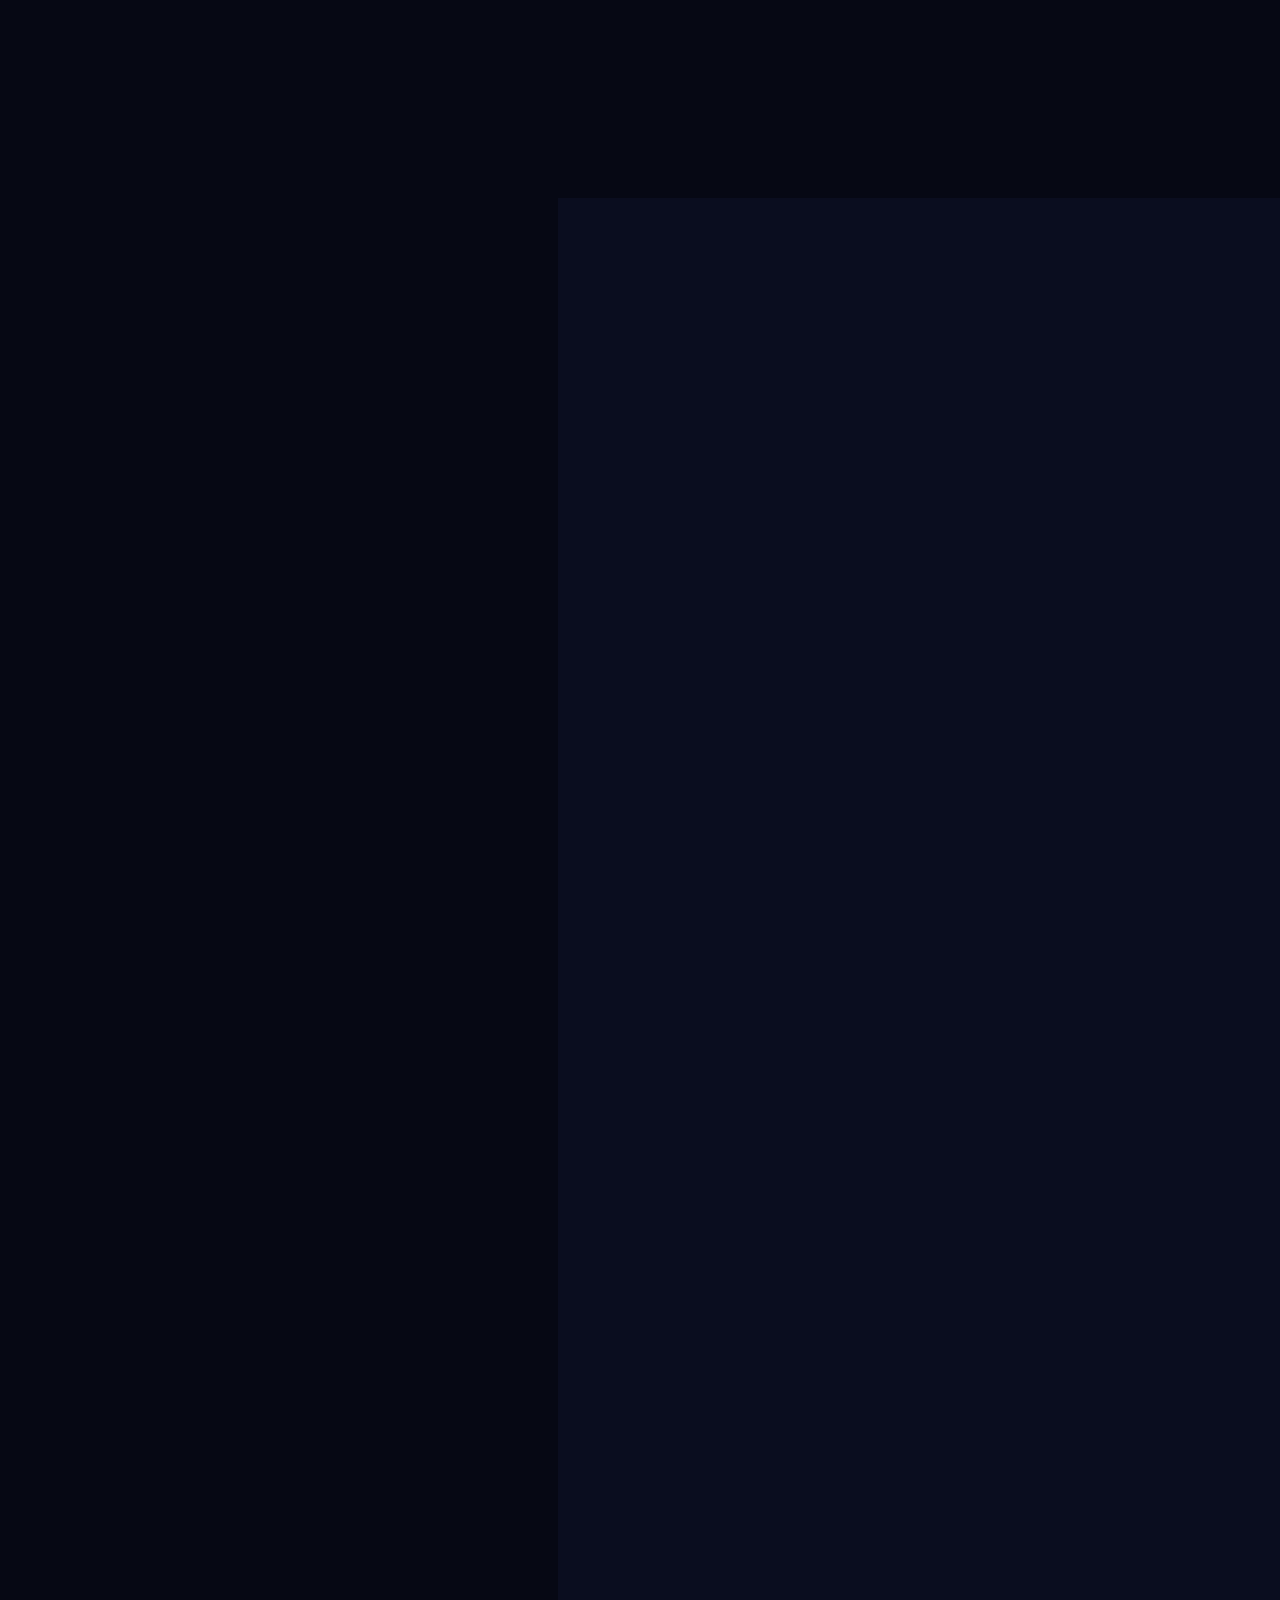
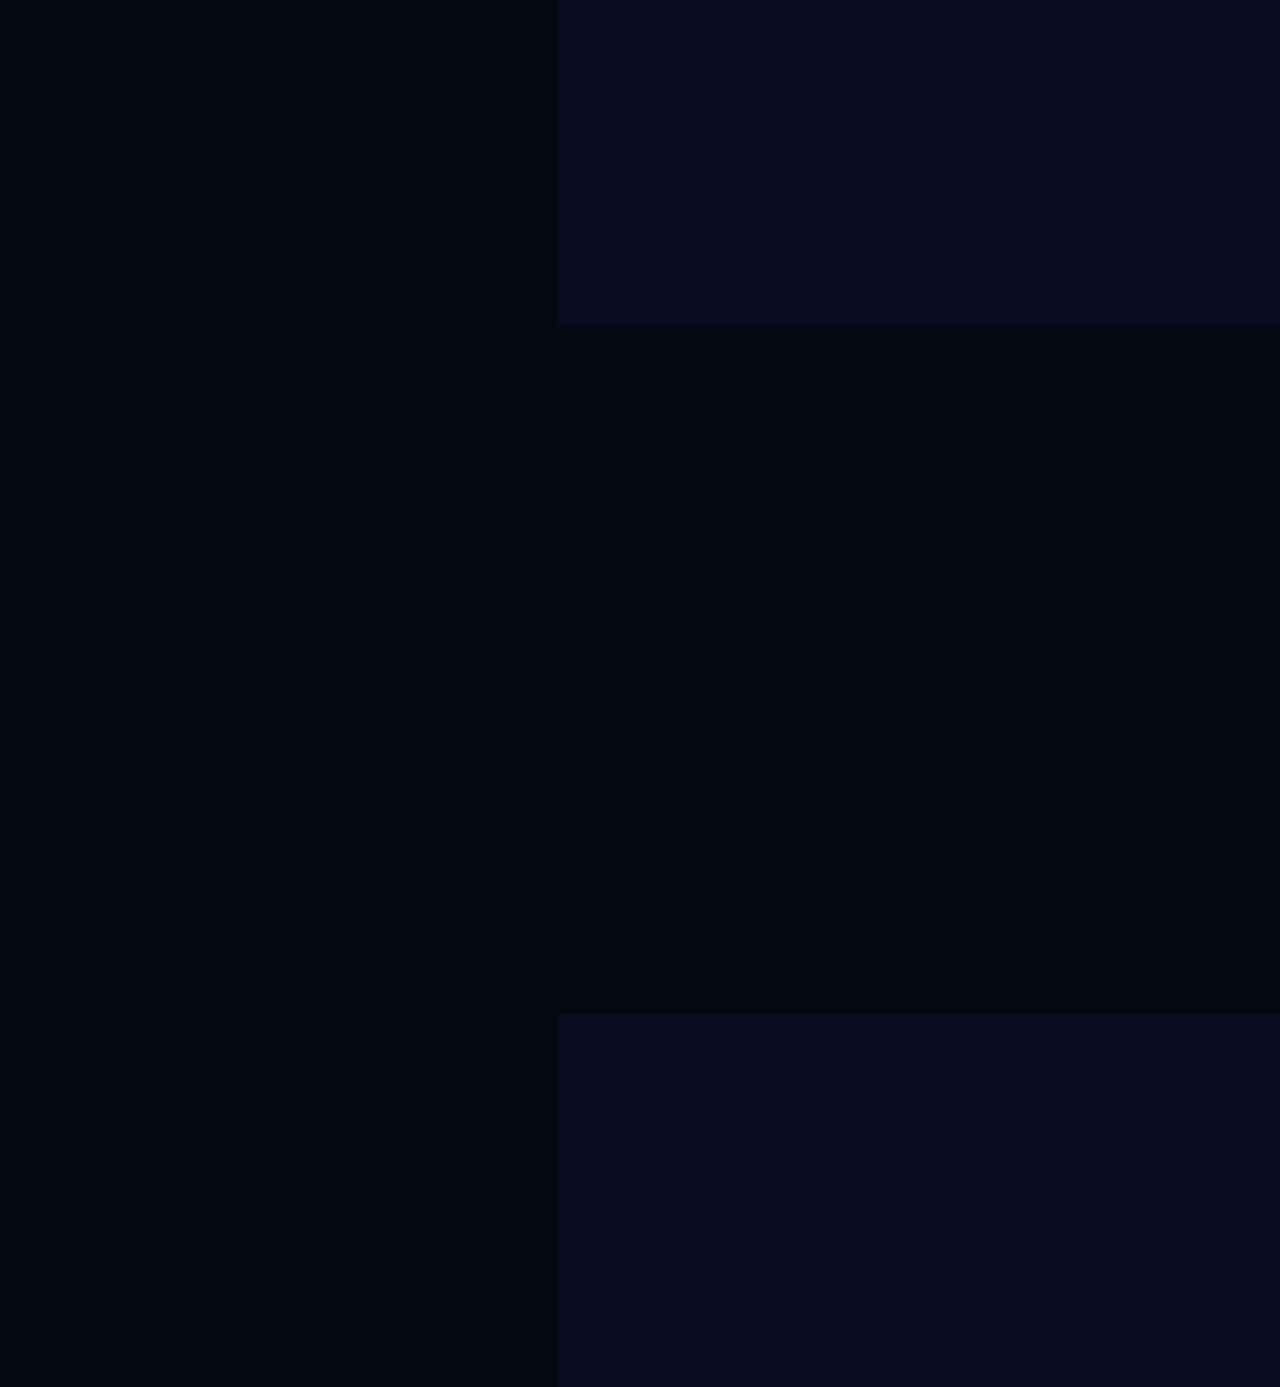
==== commit 82ece140: "Add files via upload" ====
--- a/targetyan-arabic.html
+++ b/targetyan-arabic.html
@@ -1,404 +1,840 @@
 <!DOCTYPE html>
-<html lang="ar" dir="rtl">
+<html lang="ar" dir="rtl" data-desktop>
 <head>
 <meta charset="UTF-8">
-<meta name="viewport" content="width=device-width, initial-scale=1.0, maximum-scale=1.0">
-<title>تارجتيان — وكالة تسويق</title>
-<link rel="preconnect" href="https://fonts.googleapis.com">
-<link rel="preconnect" href="https://fonts.gstatic.com" crossorigin>
-<link href="https://fonts.googleapis.com/css2?family=Tajawal:wght@300;400;500;700;800;900&family=Playfair+Display:ital,wght@1,700&display=swap" rel="stylesheet">
+<meta name="viewport" content="width=device-width, initial-scale=1.0">
+<title>تارجتيان — وكالة سوشيال ميديا</title>
+<link rel="icon" href="favicon.ico" sizes="any">
+<link rel="icon" type="image/svg+xml" href="favicon.svg">
+<link rel="icon" type="image/png" sizes="32x32" href="favicon-32.png">
+<link rel="apple-touch-icon" href="apple-touch-icon.png">
+<link rel="manifest" href="site.webmanifest">
+<meta name="theme-color" content="#060814">
+<link rel="preload" as="image" type="image/webp" fetchpriority="high" media="(max-width:768px)" imagesrcset="assets/img/banner-mobile-600.webp 600w, assets/img/banner-mobile-900.webp 900w, assets/img/banner-mobile-1350.webp 1350w" imagesizes="100vw">
+<link rel="preload" as="image" type="image/webp" fetchpriority="high" media="(min-width:769px)" imagesrcset="assets/img/banner-1920.webp 1920w, assets/img/banner-2560.webp 2560w, assets/img/banner-3360.webp 3360w, assets/img/banner-4620.webp 4620w" imagesizes="max(100vw, 269vh)">
+<link rel="preload" href="assets/fonts/playfair-display-latin-wght-normal.woff2" as="font" type="font/woff2" crossorigin>
+<link rel="preload" href="assets/fonts/dm-sans-latin-wght-normal.woff2" as="font" type="font/woff2" crossorigin>
+<script>document.documentElement.classList.add("js");setTimeout(function(){if(!window.__tgMotion)document.documentElement.classList.add("no-motion")},3000)</script>
 <style>
+@font-face{font-family:"Tajawal";font-style:normal;font-weight:400;font-display:swap;src:url(assets/fonts/tajawal-arabic-400-normal.woff2) format("woff2");unicode-range:U+0600-06FF,U+0750-077F,U+0870-088E,U+0890-0891,U+0897-08E1,U+08E3-08FF,U+200C-200E,U+2010-2011,U+204F,U+2E41,U+FB50-FDFF,U+FE70-FE74,U+FE76-FEFC,U+102E0-102FB,U+10E60-10E7E,U+10EC2-10EC4,U+10EFC-10EFF,U+1EE00-1EE03,U+1EE05-1EE1F,U+1EE21-1EE22,U+1EE24,U+1EE27,U+1EE29-1EE32,U+1EE34-1EE37,U+1EE39,U+1EE3B,U+1EE42,U+1EE47,U+1EE49,U+1EE4B,U+1EE4D-1EE4F,U+1EE51-1EE52,U+1EE54,U+1EE57,U+1EE59,U+1EE5B,U+1EE5D,U+1EE5F,U+1EE61-1EE62,U+1EE64,U+1EE67-1EE6A,U+1EE6C-1EE72,U+1EE74-1EE77,U+1EE79-1EE7C,U+1EE7E,U+1EE80-1EE89,U+1EE8B-1EE9B,U+1EEA1-1EEA3,U+1EEA5-1EEA9,U+1EEAB-1EEBB,U+1EEF0-1EEF1;}
+@font-face{font-family:"Tajawal";font-style:normal;font-weight:400;font-display:swap;src:url(assets/fonts/tajawal-latin-400-normal.woff2) format("woff2");unicode-range:U+0000-00FF,U+0131,U+0152-0153,U+02BB-02BC,U+02C6,U+02DA,U+02DC,U+0304,U+0308,U+0329,U+2000-206F,U+20AC,U+2122,U+2191,U+2193,U+2212,U+2215,U+FEFF,U+FFFD;}
+@font-face{font-family:"Tajawal";font-style:normal;font-weight:500;font-display:swap;src:url(assets/fonts/tajawal-arabic-500-normal.woff2) format("woff2");unicode-range:U+0600-06FF,U+0750-077F,U+0870-088E,U+0890-0891,U+0897-08E1,U+08E3-08FF,U+200C-200E,U+2010-2011,U+204F,U+2E41,U+FB50-FDFF,U+FE70-FE74,U+FE76-FEFC,U+102E0-102FB,U+10E60-10E7E,U+10EC2-10EC4,U+10EFC-10EFF,U+1EE00-1EE03,U+1EE05-1EE1F,U+1EE21-1EE22,U+1EE24,U+1EE27,U+1EE29-1EE32,U+1EE34-1EE37,U+1EE39,U+1EE3B,U+1EE42,U+1EE47,U+1EE49,U+1EE4B,U+1EE4D-1EE4F,U+1EE51-1EE52,U+1EE54,U+1EE57,U+1EE59,U+1EE5B,U+1EE5D,U+1EE5F,U+1EE61-1EE62,U+1EE64,U+1EE67-1EE6A,U+1EE6C-1EE72,U+1EE74-1EE77,U+1EE79-1EE7C,U+1EE7E,U+1EE80-1EE89,U+1EE8B-1EE9B,U+1EEA1-1EEA3,U+1EEA5-1EEA9,U+1EEAB-1EEBB,U+1EEF0-1EEF1;}
+@font-face{font-family:"Tajawal";font-style:normal;font-weight:500;font-display:swap;src:url(assets/fonts/tajawal-latin-500-normal.woff2) format("woff2");unicode-range:U+0000-00FF,U+0131,U+0152-0153,U+02BB-02BC,U+02C6,U+02DA,U+02DC,U+0304,U+0308,U+0329,U+2000-206F,U+20AC,U+2122,U+2191,U+2193,U+2212,U+2215,U+FEFF,U+FFFD;}
+@font-face{font-family:"Tajawal";font-style:normal;font-weight:700;font-display:swap;src:url(assets/fonts/tajawal-arabic-700-normal.woff2) format("woff2");unicode-range:U+0600-06FF,U+0750-077F,U+0870-088E,U+0890-0891,U+0897-08E1,U+08E3-08FF,U+200C-200E,U+2010-2011,U+204F,U+2E41,U+FB50-FDFF,U+FE70-FE74,U+FE76-FEFC,U+102E0-102FB,U+10E60-10E7E,U+10EC2-10EC4,U+10EFC-10EFF,U+1EE00-1EE03,U+1EE05-1EE1F,U+1EE21-1EE22,U+1EE24,U+1EE27,U+1EE29-1EE32,U+1EE34-1EE37,U+1EE39,U+1EE3B,U+1EE42,U+1EE47,U+1EE49,U+1EE4B,U+1EE4D-1EE4F,U+1EE51-1EE52,U+1EE54,U+1EE57,U+1EE59,U+1EE5B,U+1EE5D,U+1EE5F,U+1EE61-1EE62,U+1EE64,U+1EE67-1EE6A,U+1EE6C-1EE72,U+1EE74-1EE77,U+1EE79-1EE7C,U+1EE7E,U+1EE80-1EE89,U+1EE8B-1EE9B,U+1EEA1-1EEA3,U+1EEA5-1EEA9,U+1EEAB-1EEBB,U+1EEF0-1EEF1;}
+@font-face{font-family:"Tajawal";font-style:normal;font-weight:700;font-display:swap;src:url(assets/fonts/tajawal-latin-700-normal.woff2) format("woff2");unicode-range:U+0000-00FF,U+0131,U+0152-0153,U+02BB-02BC,U+02C6,U+02DA,U+02DC,U+0304,U+0308,U+0329,U+2000-206F,U+20AC,U+2122,U+2191,U+2193,U+2212,U+2215,U+FEFF,U+FFFD;}
+@font-face{font-family:"Tajawal";font-style:normal;font-weight:800;font-display:swap;src:url(assets/fonts/tajawal-arabic-800-normal.woff2) format("woff2");unicode-range:U+0600-06FF,U+0750-077F,U+0870-088E,U+0890-0891,U+0897-08E1,U+08E3-08FF,U+200C-200E,U+2010-2011,U+204F,U+2E41,U+FB50-FDFF,U+FE70-FE74,U+FE76-FEFC,U+102E0-102FB,U+10E60-10E7E,U+10EC2-10EC4,U+10EFC-10EFF,U+1EE00-1EE03,U+1EE05-1EE1F,U+1EE21-1EE22,U+1EE24,U+1EE27,U+1EE29-1EE32,U+1EE34-1EE37,U+1EE39,U+1EE3B,U+1EE42,U+1EE47,U+1EE49,U+1EE4B,U+1EE4D-1EE4F,U+1EE51-1EE52,U+1EE54,U+1EE57,U+1EE59,U+1EE5B,U+1EE5D,U+1EE5F,U+1EE61-1EE62,U+1EE64,U+1EE67-1EE6A,U+1EE6C-1EE72,U+1EE74-1EE77,U+1EE79-1EE7C,U+1EE7E,U+1EE80-1EE89,U+1EE8B-1EE9B,U+1EEA1-1EEA3,U+1EEA5-1EEA9,U+1EEAB-1EEBB,U+1EEF0-1EEF1;}
+@font-face{font-family:"Tajawal";font-style:normal;font-weight:800;font-display:swap;src:url(assets/fonts/tajawal-latin-800-normal.woff2) format("woff2");unicode-range:U+0000-00FF,U+0131,U+0152-0153,U+02BB-02BC,U+02C6,U+02DA,U+02DC,U+0304,U+0308,U+0329,U+2000-206F,U+20AC,U+2122,U+2191,U+2193,U+2212,U+2215,U+FEFF,U+FFFD;}
+@font-face{font-family:"Tajawal";font-style:normal;font-weight:900;font-display:swap;src:url(assets/fonts/tajawal-arabic-900-normal.woff2) format("woff2");unicode-range:U+0600-06FF,U+0750-077F,U+0870-088E,U+0890-0891,U+0897-08E1,U+08E3-08FF,U+200C-200E,U+2010-2011,U+204F,U+2E41,U+FB50-FDFF,U+FE70-FE74,U+FE76-FEFC,U+102E0-102FB,U+10E60-10E7E,U+10EC2-10EC4,U+10EFC-10EFF,U+1EE00-1EE03,U+1EE05-1EE1F,U+1EE21-1EE22,U+1EE24,U+1EE27,U+1EE29-1EE32,U+1EE34-1EE37,U+1EE39,U+1EE3B,U+1EE42,U+1EE47,U+1EE49,U+1EE4B,U+1EE4D-1EE4F,U+1EE51-1EE52,U+1EE54,U+1EE57,U+1EE59,U+1EE5B,U+1EE5D,U+1EE5F,U+1EE61-1EE62,U+1EE64,U+1EE67-1EE6A,U+1EE6C-1EE72,U+1EE74-1EE77,U+1EE79-1EE7C,U+1EE7E,U+1EE80-1EE89,U+1EE8B-1EE9B,U+1EEA1-1EEA3,U+1EEA5-1EEA9,U+1EEAB-1EEBB,U+1EEF0-1EEF1;}
+@font-face{font-family:"Tajawal";font-style:normal;font-weight:900;font-display:swap;src:url(assets/fonts/tajawal-latin-900-normal.woff2) format("woff2");unicode-range:U+0000-00FF,U+0131,U+0152-0153,U+02BB-02BC,U+02C6,U+02DA,U+02DC,U+0304,U+0308,U+0329,U+2000-206F,U+20AC,U+2122,U+2191,U+2193,U+2212,U+2215,U+FEFF,U+FFFD;}
+
+@font-face{font-family:"Playfair Display";font-style:normal;font-weight:400 900;font-display:swap;src:url(assets/fonts/playfair-display-latin-wght-normal.woff2) format("woff2");unicode-range:U+0000-00FF,U+0131,U+0152-0153,U+02BB-02BC,U+02C6,U+02DA,U+02DC,U+0304,U+0308,U+0329,U+2000-206F,U+20AC,U+2122,U+2191,U+2193,U+2212,U+2215,U+FEFF,U+FFFD;}
+@font-face{font-family:"Playfair Display";font-style:italic;font-weight:400 900;font-display:swap;src:url(assets/fonts/playfair-display-latin-wght-italic.woff2) format("woff2");unicode-range:U+0000-00FF,U+0131,U+0152-0153,U+02BB-02BC,U+02C6,U+02DA,U+02DC,U+0304,U+0308,U+0329,U+2000-206F,U+20AC,U+2122,U+2191,U+2193,U+2212,U+2215,U+FEFF,U+FFFD;}
+@font-face{font-family:"DM Sans";font-style:normal;font-weight:100 1000;font-display:swap;src:url(assets/fonts/dm-sans-latin-wght-normal.woff2) format("woff2");unicode-range:U+0000-00FF,U+0131,U+0152-0153,U+02BB-02BC,U+02C6,U+02DA,U+02DC,U+0304,U+0308,U+0329,U+2000-206F,U+20AC,U+2122,U+2191,U+2193,U+2212,U+2215,U+FEFF,U+FFFD;}
 *,*::before,*::after{margin:0;padding:0;box-sizing:border-box;}
 :root{
-  --g:#C8A94A;--gl:#F2D06B;--gg:rgba(200,169,74,0.45);
-  --c:#F5ECD8;
-  --bg:#07050A;--bg2:#0C0910;--bg3:#110D18;--bg4:#160F20;
-  --muted:#7A6E90;--pur:#7B35ED;--purg:rgba(123,53,237,0.35);
-}
-html{scroll-behavior:smooth;-webkit-tap-highlight-color:transparent;}
-body{font-family:"Tajawal",sans-serif;background:var(--bg);color:var(--c);overflow-x:hidden;max-width:480px;margin:0 auto;}
-::-webkit-scrollbar{width:0;}
-
-#scroll-bar{position:fixed;top:0;right:0;height:2px;width:0%;z-index:10000;background:linear-gradient(270deg,#7B35ED,var(--g),#F2D06B);box-shadow:0 0 10px var(--gg);}
-
-/* NAV */
+  --g:#19E6D2;--gl:#5BF2E3;--gd:#1B44C8;
+  --c:#F4F6FF;--ink:#E8EDFF;
+  --bg:#060814;--bg2:#0A0D1F;--bg3:#10142B;--bg4:#171C38;
+  --muted:#8089A8;
+  --pink:#FF7A3D;--cyan:#19E6D2;--pur:#6A3DFF;
+}
+::selection{background:rgba(25,230,210,.28);color:#fff;}
+html{scroll-behavior:smooth;}
+body{
+  font-family:'DM Sans',sans-serif;background:var(--bg);color:var(--c);
+  overflow-x:hidden;letter-spacing:.01em;
+}
+::-webkit-scrollbar{width:8px;}
+::-webkit-scrollbar-track{background:var(--bg);}
+::-webkit-scrollbar-thumb{background:#2a3050;border-radius:8px;}
+
+#scroll-bar{
+  position:fixed;top:0;left:0;height:1.5px;width:100%;transform:scaleX(0);transform-origin:left;z-index:10000;
+  background:linear-gradient(90deg,var(--g),var(--cyan),var(--pink),var(--g));
+}
+
 nav{
-  position:fixed;top:0;width:100%;max-width:480px;z-index:999;
+  position:fixed;top:0;width:100%;z-index:999;
   display:flex;align-items:center;justify-content:space-between;
-  padding:14px 20px;
-  background:rgba(7,5,10,0.88);
-  backdrop-filter:blur(20px);
-  border-bottom:1px solid rgba(200,169,74,0.12);
+  padding:22px 64px;
+  transition:background .4s,border-color .4s,padding .4s,backdrop-filter .4s;
+  border-bottom:1px solid transparent;
+}
+nav.scrolled{
+  padding:14px 64px;
+  background:rgba(6,8,20,.82);
+  backdrop-filter:blur(22px) saturate(1.2);
+  border-bottom-color:rgba(25,230,210,.1);
 }
 .logo{
-  font-family:"Tajawal",sans-serif;font-size:22px;font-weight:900;
-  letter-spacing:1px;text-decoration:none;
-  background:linear-gradient(120deg,#F2D06B,#C8A94A,#9A7020);
+  font-family:'Playfair Display',serif;font-size:21px;font-weight:900;
+  letter-spacing:5px;text-transform:uppercase;text-decoration:none;color:var(--g);
+}
+.nav-links{display:flex;gap:38px;list-style:none;}
+.nav-links a{
+  color:var(--muted);text-decoration:none;font-size:10px;letter-spacing:3px;
+  text-transform:uppercase;font-weight:500;transition:color .3s;
+  position:relative;padding-bottom:4px;
+}
+.nav-links a::after{
+  content:'';position:absolute;left:0;bottom:0;width:100%;height:1px;
+  background:linear-gradient(90deg,var(--g),var(--cyan));
+  box-shadow:0 0 8px rgba(25,230,210,.6);
+  transform:scaleX(0);transform-origin:left;transition:transform .35s ease;
+}
+.nav-links a:hover{color:var(--g);}
+.nav-links a:hover::after{transform:scaleX(1);}
+.nav-btn{
+  background:linear-gradient(135deg,#8B4CFF,#5A18D4);
+  color:#fff;padding:12px 26px;border-radius:100px;
+  font-size:10px;letter-spacing:2.4px;text-transform:uppercase;font-weight:600;
+  text-decoration:none;display:inline-block;
+  box-shadow:0 0 24px rgba(106,61,255,.38);
+  transition:transform .3s,box-shadow .3s;
+}
+.nav-btn:hover{transform:translateY(-2px);box-shadow:0 8px 32px rgba(106,61,255,.5);}
+
+/* HERO */
+.hero{
+  position:relative;width:100%;height:100vh;min-height:720px;
+  display:flex;align-items:center;overflow:hidden;background:#060814;
+}
+.hero-banner{
+  position:absolute;inset:0;width:100%;height:100%;
+  object-fit:cover;object-position:right center;display:block;
+}
+.hero-left{
+  position:absolute;inset:0;
+  background:linear-gradient(90deg,
+    rgba(6,8,20,.9) 0%,
+    rgba(6,8,20,.64) 28%,
+    rgba(6,8,20,.28) 52%,
+    rgba(6,8,20,.06) 72%,
+    transparent 88%);
+}
+.hero-vignette{
+  position:absolute;inset:0;pointer-events:none;
+  background:radial-gradient(ellipse 80% 70% at 70% 45%, transparent 40%, rgba(6,8,20,.45) 100%);
+}
+.hero-content{position:relative;z-index:2;padding:108px 72px 88px;max-width:660px;}
+.hero-pill{
+  display:inline-flex;align-items:center;gap:12px;
+  background:rgba(25,230,210,.06);border:1px solid rgba(25,230,210,.28);
+  padding:8px 18px 8px 10px;border-radius:100px;margin-bottom:30px;
+  font-size:10px;letter-spacing:2.8px;text-transform:uppercase;color:var(--g);font-weight:600;
+}
+.hero-pill .mark{
+  width:22px;height:22px;border:1px solid rgba(25,230,210,.55);border-radius:50%;
+  display:flex;align-items:center;justify-content:center;
+  box-shadow:0 0 12px rgba(25,230,210,.22);
+}
+.hero-pill .mark i{width:5px;height:5px;border-radius:50%;background:var(--g);box-shadow:0 0 8px var(--g);}
+.hero-pill em{font-style:normal;color:rgba(244,246,255,.4);}
+.hero h1{
+  font-family:'Playfair Display',serif;
+  font-size:clamp(56px,7.4vw,96px);font-weight:900;line-height:.94;
+  color:var(--c);margin-bottom:18px;
+  text-shadow:0 20px 60px rgba(0,0,0,.35);
+}
+.hero h1 em{
+  font-style:italic;font-weight:700;
+  background:linear-gradient(100deg,#9BF7EE,#19E6D2 35%,#6A3DFF 55%,#19E6D2 75%,#9BF7EE);
+  background-size:300% 100%;
   -webkit-background-clip:text;-webkit-text-fill-color:transparent;background-clip:text;
-  filter:drop-shadow(0 0 12px rgba(200,169,74,0.5));
-}
-.nav-btn{
-  background:linear-gradient(135deg,#7B35ED,#4A10C0);
-  color:#fff;padding:9px 18px;border:none;border-radius:100px;
-  font-family:"Tajawal",sans-serif;font-size:12px;font-weight:700;
+  filter:drop-shadow(0 0 28px rgba(25,230,210,.28));
+  animation:gradShift 7s ease-in-out infinite;
+}
+@keyframes gradShift{0%{background-position:0% 50%;}50%{background-position:100% 50%;}100%{background-position:0% 50%;}}
+.hero-sub{
+  font-family:'Playfair Display',serif;font-size:20px;font-style:italic;font-weight:500;
+  color:rgba(244,246,255,.52);margin-bottom:44px;
+}
+.hero-ctas{display:flex;gap:14px;flex-wrap:wrap;}
+
+.btn-gold{
+  background:linear-gradient(180deg,#5BF2E3,#19E6D2 55%,#6A3DFF);
+  color:#fff;padding:17px 38px;border-radius:100px;
+  font-size:11px;letter-spacing:2.2px;text-transform:uppercase;font-weight:700;
   text-decoration:none;display:inline-block;
-  box-shadow:0 0 18px rgba(123,53,237,0.4);
-}
-
-/* HERO */
-.hero{position:relative;width:100%;height:100svh;min-height:600px;display:flex;align-items:flex-end;overflow:hidden;}
-.hero-bg{
-  position:absolute;inset:0;
-  background-image:url("[data-uri]");
-  background-size:cover;background-position:68% center;
-}
-.hero-overlay{
-  position:absolute;inset:0;
-  background:linear-gradient(170deg,rgba(7,5,10,0.35) 0%,rgba(7,5,10,0.55) 35%,rgba(7,5,10,0.88) 65%,rgba(7,5,10,1) 100%);
-}
-.hero-content{position:relative;z-index:2;padding:24px 24px 48px;width:100%;animation:riseUp 1.2s cubic-bezier(.16,1,.3,1) both;}
-.hero-pill{
-  display:inline-flex;align-items:center;gap:8px;
-  background:rgba(200,169,74,0.1);border:1px solid rgba(200,169,74,0.3);
-  padding:7px 16px;border-radius:100px;margin-bottom:20px;
-  font-size:11px;letter-spacing:1px;color:var(--g);font-weight:700;
-}
-.dot{width:5px;height:5px;border-radius:50%;background:var(--g);animation:blink 2s infinite;flex-shrink:0;}
-.hero h1{font-family:"Tajawal",sans-serif;font-size:clamp(42px,13vw,64px);font-weight:900;line-height:1.1;color:var(--c);margin-bottom:10px;}
-.hero h1 em{
-  font-style:normal;display:block;
-  background:linear-gradient(120deg,#F2D06B,#C8A94A);
+  box-shadow:0 8px 28px rgba(0,0,0,.35),0 0 28px rgba(25,230,210,.28);
+  transition:transform .3s,box-shadow .3s;
+}
+.btn-gold:hover{transform:translateY(-2px);box-shadow:0 14px 40px rgba(0,0,0,.4),0 0 40px rgba(25,230,210,.45);}
+.btn-outline{
+  background:rgba(255,255,255,.03);color:var(--c);
+  padding:17px 38px;border:1px solid rgba(244,246,255,.18);border-radius:100px;
+  font-size:11px;letter-spacing:2.2px;text-transform:uppercase;font-weight:500;
+  text-decoration:none;display:inline-block;backdrop-filter:blur(8px);
+  transition:border-color .3s,background .3s;
+}
+.btn-outline:hover{border-color:rgba(244,246,255,.42);background:rgba(255,255,255,.06);box-shadow:0 0 24px rgba(244,246,255,.08);}
+
+.glow-rule{height:1px;background:linear-gradient(90deg,transparent,rgba(25,230,210,.55),rgba(25,230,210,.25),rgba(255,122,26,.25),transparent);}
+
+/* STATS */
+.stats{
+  display:flex;justify-content:center;flex-wrap:wrap;
+  padding:56px 60px;
+  background:linear-gradient(180deg,var(--bg),var(--bg2));
+}
+.stat{text-align:center;padding:0 56px;position:relative;border-radius:20px;transition:background .3s,box-shadow .3s;}
+.stat:hover{background:rgba(25,230,210,.04);box-shadow:0 0 40px rgba(25,230,210,.08);}
+.stat+.stat::before{
+  content:'';position:absolute;left:0;top:50%;transform:translateY(-50%);
+  height:48px;width:1px;
+  background:linear-gradient(180deg,transparent,rgba(25,230,210,.28),transparent);
+}
+.stat-n{
+  font-family:'Playfair Display',serif;font-size:56px;font-weight:900;line-height:1;
+  background:linear-gradient(180deg,#9BF7EE,#19E6D2);
   -webkit-background-clip:text;-webkit-text-fill-color:transparent;background-clip:text;
-  filter:drop-shadow(0 0 30px rgba(200,169,74,0.5));
-}
-.hero-sub{
-  font-family:"Playfair Display",serif;font-size:15px;font-style:italic;
-  color:rgba(245,236,216,0.55);margin-bottom:32px;direction:ltr;text-align:right;
-}
-.hero-ctas{display:flex;flex-direction:column;gap:12px;}
-.btn-gold{
-  background:linear-gradient(135deg,#F2D06B,#C8A94A,#9A7020);
-  color:#07050A;padding:16px 24px;border:none;border-radius:100px;
-  font-family:"Tajawal",sans-serif;font-size:14px;font-weight:800;
-  text-decoration:none;display:block;text-align:center;
-  box-shadow:0 0 28px rgba(200,169,74,0.45),0 6px 20px rgba(0,0,0,.5);
-}
-.btn-outline{
-  background:rgba(255,255,255,0.05);color:var(--c);
-  padding:15px 24px;border:1px solid rgba(245,236,216,0.2);border-radius:100px;
-  font-family:"Tajawal",sans-serif;font-size:14px;font-weight:600;
-  text-decoration:none;display:block;text-align:center;backdrop-filter:blur(10px);
-}
-
-/* GLOW RULE */
-.glow-rule{height:1px;background:linear-gradient(270deg,transparent,var(--g),rgba(123,53,237,0.6),transparent);}
-
-/* STATS */
-.stats{display:grid;grid-template-columns:1fr 1fr;background:linear-gradient(180deg,var(--bg),var(--bg2));border-bottom:1px solid rgba(200,169,74,0.08);}
-.stat{text-align:center;padding:24px 12px;border-left:1px solid rgba(200,169,74,0.1);border-bottom:1px solid rgba(200,169,74,0.1);}
-.stat:nth-child(2n){border-left:none;}
-.stat:nth-child(3),.stat:nth-child(4){border-bottom:none;}
-.stat-n{
-  font-family:"Tajawal",sans-serif;font-size:40px;font-weight:900;line-height:1;
-  background:linear-gradient(135deg,#F2D06B,#C8A94A);
+}
+.stat-l{font-size:10px;letter-spacing:3px;text-transform:uppercase;color:var(--muted);margin-top:10px;}
+.stat-inf{display:flex;justify-content:center;height:56px;align-items:center;}
+.stat-inf svg{width:86px;height:42px;overflow:visible;}
+.inf-track{fill:none;stroke:rgba(25,230,210,.18);stroke-width:3.5;stroke-linecap:round;}
+.inf-draw{fill:none;stroke:url(#infGrad);stroke-width:3.5;stroke-linecap:round;stroke-dasharray:180;stroke-dashoffset:180;filter:drop-shadow(0 0 6px rgba(25,230,210,.5));}
+.stats.on .inf-draw{animation:infDraw 1.4s cubic-bezier(.16,1,.3,1) forwards, infPulse 2.8s ease-in-out 1.4s infinite;}
+.inf-glow{fill:none;stroke:#fff6c8;stroke-width:3.5;stroke-linecap:round;stroke-dasharray:26 154;stroke-dashoffset:180;opacity:0;filter:drop-shadow(0 0 8px var(--g));}
+.stats.on .inf-glow{animation:infTravel 2.6s linear 1.5s infinite;opacity:.9;}
+@keyframes infDraw{to{stroke-dashoffset:0;}}
+@keyframes infPulse{0%,100%{filter:drop-shadow(0 0 6px rgba(25,230,210,.45));}50%{filter:drop-shadow(0 0 14px rgba(255,122,26,.45));}}
+@keyframes infTravel{to{stroke-dashoffset:-180;}}
+
+/* SECTIONS */
+section{padding:120px 72px;position:relative;}
+.sec-tag{
+  font-size:10px;letter-spacing:4.5px;text-transform:uppercase;color:var(--g);
+  font-weight:600;margin-bottom:18px;display:flex;align-items:center;gap:14px;
+}
+.sec-tag::before{content:'';width:32px;height:1px;background:linear-gradient(90deg,var(--g),transparent);}
+.sec-h{
+  font-family:'Playfair Display',serif;
+  font-size:clamp(38px,4.8vw,68px);font-weight:900;line-height:1.04;
+  margin-bottom:64px;max-width:620px;color:var(--ink);
+}
+.sec-h em{
+  font-style:italic;font-weight:700;
+  background:linear-gradient(100deg,#9BF7EE 0%,var(--cyan) 30%,var(--pink) 55%,#9BF7EE 80%,var(--cyan) 100%);
+  background-size:300% 100%;
   -webkit-background-clip:text;-webkit-text-fill-color:transparent;background-clip:text;
-  filter:drop-shadow(0 0 14px rgba(200,169,74,0.45));
-}
-.stat-l{font-size:11px;color:var(--muted);margin-top:6px;font-weight:600;}
-
-/* SECTIONS */
-section{padding:60px 20px;}
-.sec-tag{font-size:11px;color:var(--g);font-weight:700;margin-bottom:14px;display:flex;align-items:center;gap:10px;}
-.sec-tag::before{content:"";width:22px;height:1px;background:var(--g);}
-.sec-h{font-family:"Tajawal",sans-serif;font-size:clamp(28px,9vw,40px);font-weight:900;line-height:1.2;margin-bottom:36px;}
-.sec-h em{font-style:normal;background:linear-gradient(120deg,#F2D06B,#C8A94A);-webkit-background-clip:text;-webkit-text-fill-color:transparent;background-clip:text;}
-
-/* SERVICE CARDS */
+  animation:gradShift 8s ease-in-out infinite;
+}
+
 #services{background:var(--bg2);}
-.svc-card{background:var(--bg3);border:1px solid rgba(200,169,74,0.09);border-radius:20px;padding:28px 22px;margin-bottom:14px;position:relative;overflow:hidden;}
-.svc-card:last-of-type{margin-bottom:0;}
-.svc-card-top{display:flex;align-items:center;gap:14px;margin-bottom:12px;}
-.svc-no{font-family:"Tajawal",sans-serif;font-size:13px;font-weight:900;color:rgba(200,169,74,0.4);}
-.svc-ico{width:42px;height:42px;flex-shrink:0;display:flex;align-items:center;justify-content:center;background:rgba(200,169,74,0.07);border:1px solid rgba(200,169,74,0.22);border-radius:12px;box-shadow:0 0 14px rgba(200,169,74,0.08);}
+.svc-grid{display:grid;grid-template-columns:repeat(3,1fr);gap:16px;}
+.svc-card{
+  background:linear-gradient(180deg,rgba(12,20,36,.9),rgba(7,12,22,.95));
+  border:1px solid rgba(25,230,210,.1);
+  border-radius:24px;
+  padding:36px 30px 32px;
+  position:relative;
+  box-shadow:0 0 0 rgba(25,230,210,0);
+  transition:border-color .4s,transform .4s,box-shadow .4s;
+}
+.svc-card::before{
+  content:'';position:absolute;top:0;left:18px;right:18px;height:1px;
+  background:linear-gradient(90deg,transparent,rgba(25,230,210,.55),transparent);
+}
+.svc-card:hover{
+  border-color:rgba(25,230,210,.4);
+  transform:translateY(-6px);
+  box-shadow:0 24px 56px rgba(0,0,0,.45),0 0 42px rgba(25,230,210,.14),inset 0 0 30px rgba(25,230,210,.03);
+}
+.svc-no{
+  font-family:'Playfair Display',serif;font-size:42px;font-weight:900;
+  color:rgba(25,230,210,.09);line-height:1;margin-bottom:18px;
+}
+.svc-ico{
+  width:46px;height:46px;margin-bottom:18px;
+  display:flex;align-items:center;justify-content:center;
+  border:1px solid rgba(25,230,210,.2);border-radius:50%;
+  background:rgba(25,230,210,.05);
+  box-shadow:0 0 18px rgba(25,230,210,.1);
+  transition:box-shadow .4s,border-color .4s;
+}
+.svc-card:hover .svc-ico{border-color:rgba(25,230,210,.45);box-shadow:0 0 24px rgba(25,230,210,.32);}
 .svc-ico svg{width:18px;height:18px;stroke:var(--g);fill:none;stroke-width:1.6;}
-.svc-t{font-family:"Tajawal",sans-serif;font-size:17px;font-weight:800;color:var(--c);line-height:1.3;}
-.svc-d{font-size:13px;color:var(--muted);line-height:1.8;font-weight:400;}
-.svc-badge{display:inline-block;margin-top:12px;background:rgba(123,53,237,0.1);border:1px solid rgba(123,53,237,0.25);color:#B89DFF;font-size:10px;padding:4px 14px;border-radius:100px;font-weight:700;}
-
-/* PLATFORMS */
-.plats{display:flex;gap:10px;flex-wrap:wrap;margin-top:32px;}
-.plat{padding:9px 20px;border:1px solid rgba(200,169,74,0.18);border-radius:100px;font-size:11px;color:var(--c);font-weight:600;background:rgba(200,169,74,0.04);}
-
-/* PACKAGE */
+.svc-t{font-family:'Playfair Display',serif;font-size:22px;font-weight:700;margin-bottom:12px;letter-spacing:.01em;}
+.svc-d{font-size:14px;color:var(--muted);line-height:1.78;font-weight:300;}
+.svc-badge{
+  display:inline-block;margin-top:16px;
+  border:1px solid rgba(106,61,255,.3);color:#FFB38A;
+  font-size:9px;letter-spacing:1.8px;text-transform:uppercase;
+  padding:5px 12px;border-radius:100px;font-weight:600;
+}
+.plats-wrap{margin-top:44px;overflow:hidden;-webkit-mask-image:linear-gradient(90deg,transparent,#000 8%,#000 92%,transparent);mask-image:linear-gradient(90deg,transparent,#000 8%,#000 92%,transparent);}
+.plats-track{display:flex;gap:10px;width:max-content;animation:platsScroll 16s linear infinite;}
+.plats-wrap:hover .plats-track{animation-play-state:paused;}
+@keyframes platsScroll{from{transform:translateX(0);}to{transform:translateX(-50%);}}
+.plat{
+  padding:10px 20px;border:1px solid rgba(25,230,210,.16);border-radius:100px;
+  font-size:10px;letter-spacing:2.4px;text-transform:uppercase;color:var(--ink);
+  transition:border-color .3s,box-shadow .3s,background .3s;
+  white-space:nowrap;
+}
+.plat:hover{border-color:rgba(25,230,210,.4);box-shadow:0 0 18px rgba(25,230,210,.18);background:rgba(25,230,210,.05);}
+
+/* PACKAGE as a framed work */
 #package{background:var(--bg);}
-.feat-row{display:flex;align-items:flex-start;gap:14px;padding:16px 0;border-bottom:1px solid rgba(255,255,255,0.04);}
-.feat-row:last-of-type{border:none;}
-.feat-chk{width:20px;height:20px;flex-shrink:0;background:rgba(200,169,74,0.08);border:1px solid rgba(200,169,74,0.28);border-radius:50%;display:flex;align-items:center;justify-content:center;margin-top:2px;}
+.pkg-bleed{width:100%;margin:0 0 64px;}
+.pkg-visual{
+  width:100%;max-width:1120px;margin:0 auto;
+  padding:10px;
+  background:linear-gradient(160deg,rgba(25,230,210,.28),rgba(25,230,210,.08) 40%,rgba(255,122,26,.1) 80%,rgba(25,230,210,.2));
+  border-radius:26px;
+  box-shadow:0 40px 90px rgba(0,0,0,.55),0 0 60px rgba(25,230,210,.1);
+}
+.pkg-visual img{
+  width:100%;height:auto;display:block;
+  aspect-ratio:1672/941;object-fit:cover;
+  border:1px solid rgba(6,8,20,.6);
+  border-radius:18px;
+}
+.pkg-caption{
+  max-width:1120px;margin:14px auto 0;
+  display:flex;justify-content:space-between;align-items:baseline;
+  font-size:10px;letter-spacing:2.6px;text-transform:uppercase;color:var(--muted);
+}
+.pkg-layout{max-width:1120px;margin:0 auto;display:grid;grid-template-columns:1fr 340px;gap:64px;align-items:start;}
+.feat-row{display:flex;align-items:flex-start;gap:16px;padding:20px 0;border-bottom:1px solid rgba(255,255,255,.04);}
+.feat-row:last-child{border:none;}
+.feat-chk{
+  width:20px;height:20px;flex-shrink:0;margin-top:3px;
+  border:1px solid rgba(25,230,210,.35);border-radius:50%;
+  display:flex;align-items:center;justify-content:center;
+  box-shadow:0 0 10px rgba(25,230,210,.14);
+}
 .feat-chk svg{width:8px;height:8px;stroke:var(--g);stroke-width:3;fill:none;}
-.feat-main{font-size:14px;color:var(--c);line-height:1.6;font-weight:500;}
-.feat-sub{color:var(--muted);font-size:12px;display:block;margin-top:3px;font-weight:400;}
-
-/* PRICE BOX */
-.price-box{background:linear-gradient(160deg,var(--bg3),var(--bg4));border:1px solid rgba(200,169,74,0.25);border-radius:24px;padding:36px 28px;text-align:center;margin-top:32px;overflow:hidden;position:relative;box-shadow:0 0 60px rgba(200,169,74,0.06),0 20px 60px rgba(0,0,0,.5);}
-.price-box::before{content:"";position:absolute;top:-50%;left:-20%;width:140%;height:140%;background:radial-gradient(ellipse at 50% 20%,rgba(200,169,74,0.07),transparent 65%);pointer-events:none;}
-.save-pill{display:inline-block;background:rgba(180,40,40,0.18);border:1px solid rgba(220,80,80,0.25);color:#FF9090;font-size:11px;padding:6px 18px;border-radius:100px;font-weight:700;margin-bottom:20px;}
-.p-was{font-size:16px;color:var(--muted);text-decoration:line-through;margin-bottom:6px;}
-.p-now{font-family:"Tajawal",sans-serif;line-height:1;margin-bottom:6px;background:linear-gradient(120deg,#F2D06B,#C8A94A);-webkit-background-clip:text;-webkit-text-fill-color:transparent;background-clip:text;filter:drop-shadow(0 0 20px rgba(200,169,74,0.5));}
-.p-big{font-size:58px;font-weight:900;}
-.p-cur{font-size:22px;font-weight:400;vertical-align:super;}
-.p-lbl{font-size:11px;color:var(--muted);margin-bottom:28px;font-weight:500;}
-.price-box .btn-gold{margin-bottom:12px;}
-.price-box .btn-outline{font-size:13px;}
-.p-note{font-size:11px;color:var(--muted);margin-top:16px;line-height:1.7;}
-
-/* TEAM */
+.feat-main{font-size:16px;line-height:1.45;font-family:'Playfair Display',serif;font-weight:700;}
+.feat-sub{color:var(--muted);font-size:13px;display:block;margin-top:5px;font-family:'DM Sans',sans-serif;font-weight:300;line-height:1.65;}
+.price-box{
+  position:sticky;top:104px;
+  background:linear-gradient(180deg,#141A36,#0A0E22);
+  border:1px solid rgba(25,230,210,.22);
+  border-radius:28px;
+  padding:48px 36px;text-align:center;
+  box-shadow:0 30px 70px rgba(0,0,0,.5),0 0 60px rgba(25,230,210,.1),inset 0 1px 0 rgba(255,255,255,.04);
+  transition:box-shadow .4s,border-color .4s;
+}
+.price-box::after{content:"";position:absolute;inset:0;border-radius:inherit;pointer-events:none;box-shadow:0 0 78px rgba(25,230,210,.3);opacity:0;animation:priceGlow 4s ease-in-out infinite;}
+@keyframes priceGlow{0%,100%{opacity:0;}50%{opacity:1;}}
+.price-box:hover{border-color:rgba(25,230,210,.36);animation-play-state:paused;box-shadow:0 30px 70px rgba(0,0,0,.5),0 0 80px rgba(25,230,210,.2);}
+.save-pill{
+  display:inline-block;border:1px solid rgba(220,80,80,.3);color:#FF9A9A;
+  font-size:10px;letter-spacing:2.4px;text-transform:uppercase;
+  padding:6px 16px;border-radius:100px;margin-bottom:22px;
+}
+.p-was{font-size:15px;color:var(--muted);text-decoration:line-through;margin-bottom:8px;}
+.p-now{
+  font-family:'Playfair Display',serif;line-height:1;margin-bottom:10px;
+  background:linear-gradient(180deg,#9BF7EE,#19E6D2);
+  -webkit-background-clip:text;-webkit-text-fill-color:transparent;background-clip:text;
+}
+.p-big{font-size:64px;font-weight:900;}
+.p-cur{font-size:20px;font-weight:400;font-family:'DM Sans',sans-serif;vertical-align:super;}
+.p-lbl{font-size:10px;letter-spacing:2.6px;text-transform:uppercase;color:var(--muted);margin-bottom:32px;}
+.price-box .btn-gold{width:100%;display:block;margin-bottom:12px;text-align:center;}
+.price-box .btn-outline{width:100%;display:block;text-align:center;font-size:11px;}
+.p-note{font-size:12px;color:var(--muted);margin-top:20px;line-height:1.7;font-weight:300;}
+
 #team{background:var(--bg2);}
-.team-card{background:var(--bg3);border:1px solid rgba(200,169,74,0.1);border-radius:22px;padding:32px 24px;margin-bottom:14px;overflow:hidden;position:relative;}
-.team-card::after{content:"";position:absolute;bottom:-40px;left:-40px;width:120px;height:120px;border-radius:50%;background:radial-gradient(circle,rgba(123,53,237,0.07),transparent);pointer-events:none;}
-.t-avatar{width:60px;height:60px;margin-bottom:18px;background:linear-gradient(135deg,rgba(200,169,74,0.18),rgba(200,169,74,0.04));border:1px solid rgba(200,169,74,0.28);border-radius:50%;display:flex;align-items:center;justify-content:center;font-family:"Tajawal",sans-serif;font-size:22px;font-weight:900;color:var(--g);box-shadow:0 0 22px rgba(200,169,74,0.15);}
-.t-name{font-family:"Tajawal",sans-serif;font-size:24px;font-weight:800;color:var(--c);margin-bottom:4px;}
-.t-role{font-size:11px;color:var(--g);font-weight:700;margin-bottom:14px;display:flex;align-items:center;gap:8px;}
-.t-role::before{content:"";width:16px;height:1px;background:var(--g);}
-.t-bio{font-size:13px;color:var(--muted);line-height:1.85;font-weight:400;}
-
-/* PROCESS */
+.team-grid{display:grid;grid-template-columns:1fr 1fr;gap:18px;max-width:860px;}
+.team-card{
+  background:linear-gradient(180deg,rgba(12,20,36,.9),rgba(7,12,22,.95));
+  border:1px solid rgba(25,230,210,.1);
+  border-radius:24px;
+  padding:44px 36px;transition:border-color .35s,transform .35s,box-shadow .35s;
+}
+.team-card:hover{border-color:rgba(25,230,210,.32);transform:translateY(-4px);box-shadow:0 24px 56px rgba(0,0,0,.4),0 0 44px rgba(25,230,210,.14);}
+.t-avatar{
+  width:68px;height:68px;margin-bottom:22px;
+  border:1px solid rgba(25,230,210,.3);border-radius:50%;
+  display:flex;align-items:center;justify-content:center;
+  font-family:'Playfair Display',serif;font-size:22px;font-weight:900;color:var(--g);
+  box-shadow:0 0 22px rgba(25,230,210,.16);
+  transition:box-shadow .35s;
+}
+.team-card:hover .t-avatar{box-shadow:0 0 30px rgba(25,230,210,.32);}
+.t-name{font-family:'Playfair Display',serif;font-size:28px;font-weight:700;margin-bottom:8px;}
+.t-role{font-size:10px;letter-spacing:3px;text-transform:uppercase;color:var(--g);font-weight:600;margin-bottom:16px;}
+.t-bio{font-size:14px;color:var(--muted);line-height:1.8;font-weight:300;}
+.t-ig{
+  display:inline-flex;align-items:center;gap:8px;margin-top:18px;
+  border:1px solid rgba(25,230,210,.24);border-radius:100px;
+  padding:8px 16px 8px 12px;
+  font-size:11px;letter-spacing:.6px;color:var(--g);text-decoration:none;font-weight:500;
+  box-shadow:0 0 14px rgba(25,230,210,.1);
+  transition:border-color .3s,box-shadow .3s,background .3s,transform .3s;
+}
+.t-ig svg{width:15px;height:15px;stroke:var(--g);fill:none;stroke-width:1.7;}
+.t-ig:hover{border-color:rgba(25,230,210,.5);background:rgba(25,230,210,.06);box-shadow:0 0 22px rgba(25,230,210,.28);transform:translateY(-1px);}
+
 #process{background:var(--bg);}
-.proc-card{background:var(--bg3);border:1px solid rgba(255,255,255,0.04);border-radius:20px;padding:28px 22px;margin-bottom:14px;display:flex;align-items:flex-start;gap:20px;}
-.proc-n{font-family:"Tajawal",sans-serif;font-size:44px;font-weight:900;background:linear-gradient(135deg,#F2D06B,#C8A94A);-webkit-background-clip:text;-webkit-text-fill-color:transparent;background-clip:text;opacity:0.3;line-height:1;flex-shrink:0;width:56px;}
-.proc-t{font-size:16px;font-weight:700;color:var(--c);margin-bottom:6px;}
-.proc-d{font-size:13px;color:var(--muted);line-height:1.7;}
-
-/* CTA */
-#cta{text-align:center;background:radial-gradient(ellipse at 50% 0%,rgba(123,53,237,0.1),var(--bg2) 70%);border-top:1px solid rgba(200,169,74,0.08);}
+.proc-grid{display:grid;grid-template-columns:repeat(4,1fr);gap:14px;}
+.proc-card{
+  background:rgba(10,17,30,.9);border:1px solid rgba(255,255,255,.04);
+  border-radius:20px;
+  padding:36px 22px 32px;text-align:center;transition:border-color .35s,transform .35s,box-shadow .35s;
+}
+.proc-card:hover{border-color:rgba(25,230,210,.28);transform:translateY(-4px);box-shadow:0 20px 46px rgba(0,0,0,.4),0 0 36px rgba(25,230,210,.12);}
+.proc-n{
+  font-family:'Playfair Display',serif;font-size:48px;font-weight:900;
+  background:linear-gradient(180deg,#9BF7EE,#19E6D2);
+  -webkit-background-clip:text;-webkit-text-fill-color:transparent;background-clip:text;
+  opacity:.28;line-height:1;margin-bottom:16px;
+}
+.proc-t{font-size:15px;font-weight:600;margin-bottom:10px;letter-spacing:.04em;}
+.proc-d{font-size:13px;color:var(--muted);line-height:1.7;font-weight:300;}
+.proc-call{border-color:rgba(25,230,210,.16);}
+.phone-wrap{position:relative;width:58px;height:58px;margin:0 auto 14px;display:flex;align-items:center;justify-content:center;}
+.phone-wrap .ring{position:absolute;inset:0;border-radius:50%;border:1px solid var(--g);opacity:0;transform:scale(.55);}
+.proc-call.on .ring.r1{animation:ringOut 1.9s ease-out infinite;}
+.proc-call.on .ring.r2{animation:ringOut 1.9s ease-out .4s infinite;border-color:var(--cyan);}
+.proc-call.on .ring.r3{animation:ringOut 1.9s ease-out .8s infinite;border-color:var(--pink);}
+.phone-ico{width:24px;height:24px;stroke:var(--g);fill:none;stroke-width:1.6;stroke-linecap:round;stroke-linejoin:round;position:relative;z-index:1;filter:drop-shadow(0 0 8px rgba(25,230,210,.5));}
+.proc-call.on .phone-ico{animation:phoneShake 1.9s ease-in-out infinite;}
+@keyframes ringOut{0%{opacity:.65;transform:scale(.55);}100%{opacity:0;transform:scale(1.55);}}
+@keyframes phoneShake{0%,55%,100%{transform:rotate(0);}8%{transform:rotate(14deg);}16%{transform:rotate(-12deg);}24%{transform:rotate(10deg);}32%{transform:rotate(-8deg);}40%{transform:rotate(5deg);}48%{transform:rotate(0);}}
+
+#cta{
+  text-align:center;
+  background:
+    radial-gradient(ellipse 70% 60% at 50% 0%, rgba(25,230,210,.08), transparent 55%),
+    var(--bg2);
+  border-top:1px solid rgba(25,230,210,.08);
+}
 #cta .sec-tag{justify-content:center;}
 #cta .sec-tag::before{display:none;}
-#cta p{font-size:15px;color:var(--muted);line-height:1.9;margin-bottom:36px;font-weight:400;}
-#cta .hero-ctas{max-width:320px;margin:0 auto;}
-
-/* FOOTER */
-footer{background:var(--bg);border-top:1px solid rgba(200,169,74,0.09);padding:28px 20px;text-align:center;}
-.f-logo{font-family:"Tajawal",sans-serif;font-size:20px;font-weight:900;background:linear-gradient(120deg,#F2D06B,#C8A94A);-webkit-background-clip:text;-webkit-text-fill-color:transparent;background-clip:text;margin-bottom:8px;}
-.f-copy{font-size:11px;color:var(--muted);}
-
-/* SCROLL TOP */
-#scroll-top{position:fixed;bottom:20px;left:20px;z-index:9999;width:44px;height:44px;border-radius:50%;border:1px solid rgba(200,169,74,0.3);background:rgba(7,5,10,0.88);backdrop-filter:blur(16px);display:flex;align-items:center;justify-content:center;opacity:0;transform:translateY(10px);transition:opacity .4s,transform .4s;box-shadow:0 0 20px rgba(200,169,74,0.1);}
-#scroll-top.visible{opacity:1;transform:translateY(0);}
-#scroll-top svg{width:14px;height:14px;stroke:var(--g);fill:none;stroke-width:2.5;}
-
-.fi{opacity:0;transform:translateY(22px);transition:opacity .7s ease,transform .7s ease;}
-.fi.on{opacity:1;transform:translateY(0);}
-@keyframes riseUp{from{opacity:0;transform:translateY(36px);}to{opacity:1;transform:translateY(0);}}
-@keyframes blink{0%,100%{opacity:1;}50%{opacity:.3;}}
+#cta .sec-h{margin:0 auto 22px;text-align:center;max-width:640px;}
+#cta p{font-size:16px;color:var(--muted);line-height:1.85;max-width:460px;margin:0 auto 42px;font-weight:300;}
+.cta-row{display:flex;gap:14px;justify-content:center;flex-wrap:wrap;}
+
+footer{
+  background:var(--bg);border-top:1px solid rgba(25,230,210,.08);
+  padding:36px 72px;display:flex;justify-content:space-between;align-items:center;
+}
+.f-logo{font-family:'Playfair Display',serif;font-size:16px;font-weight:900;letter-spacing:5px;text-transform:uppercase;color:var(--g);}
+.f-links{display:flex;gap:28px;}
+.f-links a{font-size:10px;letter-spacing:2.4px;text-transform:uppercase;color:var(--muted);text-decoration:none;}
+.f-links a:hover{color:var(--g);}
+.f-copy{font-size:11px;color:var(--muted);letter-spacing:.04em;}
+
+
+@media(max-width:1100px){
+  .svc-grid{grid-template-columns:repeat(2,1fr);}
+  .pkg-layout{grid-template-columns:1fr;}
+  .price-box{position:relative;}
+}
+@media(max-width:768px){
+  nav,nav.scrolled{padding:14px 20px;}
+  .nav-links{display:none;}
+  .hero{min-height:600px;height:100svh;}
+  .hero-banner{object-position:68% center;}
+  .hero-left{background:linear-gradient(180deg,rgba(6,8,20,.3) 0%,rgba(6,8,20,.72) 48%,rgba(6,8,20,.96) 100%);}
+  .hero-content{padding:110px 24px 56px;text-align:center;display:flex;flex-direction:column;align-items:center;}
+  .hero h1{font-size:clamp(44px,13vw,62px);}
+  .hero-ctas{flex-direction:column;width:100%;align-items:center;}
+  .btn-gold,.btn-outline{width:100%;max-width:300px;text-align:center;}
+  .stats{padding:28px 12px;}
+  .stat{padding:16px 10px;width:50%;}
+  .stat+.stat::before{display:none;}
+  .stat-n{font-size:38px;}
+  section{padding:72px 22px;}
+  .svc-grid,.proc-grid,.team-grid{grid-template-columns:1fr;}
+  .pkg-caption{display:none;}
+  footer{flex-direction:column;gap:12px;text-align:center;padding:28px 20px;}
+  .f-links{display:none;}
+}
+@media(pointer:fine){
+  html.has-cursor,html.has-cursor *{cursor:none !important;}
+  .cursor-dot{
+    position:fixed;top:0;left:0;width:5px;height:5px;border-radius:50%;
+    background:var(--g);pointer-events:none;z-index:9999;
+    transform:translate(-50%,-50%);
+    box-shadow:0 0 8px rgba(25,230,210,.9);
+    transition:opacity .15s,background .15s,width .15s,height .15s;
+  }
+  .cursor-ring{
+    position:fixed;top:0;left:0;width:34px;height:34px;border-radius:50%;
+    border:1px solid rgba(25,230,210,.75);pointer-events:none;z-index:9998;
+    transform:translate(-50%,-50%);
+    box-shadow:0 0 16px rgba(25,230,210,.28),inset 0 0 10px rgba(25,230,210,.06);
+    transition:width .15s,height .15s,border-color .15s,box-shadow .15s,opacity .2s;
+  }
+  .cursor-ring i{
+    position:absolute;background:rgba(25,230,210,.75);border-radius:1px;
+    transition:opacity .25s,background .3s;
+  }
+  .cursor-ring i:nth-child(1){top:-9px;left:50%;width:1.5px;height:7px;transform:translateX(-50%);}
+  .cursor-ring i:nth-child(2){bottom:-9px;left:50%;width:1.5px;height:7px;transform:translateX(-50%);}
+  .cursor-ring i:nth-child(3){left:-9px;top:50%;height:1.5px;width:7px;transform:translateY(-50%);}
+  .cursor-ring i:nth-child(4){right:-9px;top:50%;height:1.5px;width:7px;transform:translateY(-50%);}
+  .cursor-ring.hov{
+    width:56px;height:56px;border-color:rgba(25,230,210,.7);
+    box-shadow:0 0 26px rgba(25,230,210,.32),inset 0 0 14px rgba(25,230,210,.08);
+  }
+  .cursor-ring.hov i{opacity:0;}
+  .cursor-dot.hov{background:var(--cyan);box-shadow:0 0 10px rgba(25,230,210,.9);width:4px;height:4px;}
+  .cursor-ring.down{width:26px;height:26px;}
+}
+
+/* ===== motion layer (animations run from assets/motion-site.js) ===== */
+.js .fi:not(.on){opacity:0}
+.js .hero-content>*:not(.on){opacity:0}
+.no-motion .fi,.no-motion .hero-content>*{opacity:1!important;transform:none!important}
+.sec-h em{animation-play-state:paused}
+.sec-h.on em{animation-play-state:running}
+.sr-only{position:absolute;width:1px;height:1px;overflow:hidden;clip:rect(0 0 0 0);white-space:nowrap}
+.p-big{font-variant-numeric:tabular-nums}
+.pkg-visual picture{display:block}
+
+/* ===== before / after charts ===== */
+#results{background:radial-gradient(ellipse 60% 50% at 50% 0%,rgba(25,230,210,.07),transparent 60%),var(--bg);}
+.charts-grid{display:grid;grid-template-columns:1fr 1fr;gap:18px;max-width:1000px;}
+.chart-card{margin:0;background:linear-gradient(180deg,rgba(12,20,36,.9),rgba(7,12,22,.95));border:1px solid rgba(25,230,210,.1);border-radius:24px;padding:26px 24px 22px;}
+.chart-card.is-after{border-color:rgba(25,230,210,.34);box-shadow:0 24px 56px rgba(0,0,0,.4),0 0 44px rgba(25,230,210,.12);}
+.chart-head{display:flex;justify-content:space-between;align-items:center;margin-bottom:14px;gap:12px;}
+.chart-label{font-size:12px;letter-spacing:3px;text-transform:uppercase;font-weight:700;color:var(--c);}
+.chart-badge{font-size:10px;letter-spacing:2px;text-transform:uppercase;padding:5px 12px;border-radius:100px;font-weight:700;border:1px solid;white-space:nowrap;}
+.is-before .chart-badge{color:#FF9A9A;border-color:rgba(220,80,80,.32);}
+.is-after .chart-badge{color:var(--g);border-color:rgba(25,230,210,.45);background:rgba(25,230,210,.08);}
+.chart-svg{width:100%;height:auto;display:block;overflow:visible;}
+.chart-svg .gl{stroke:rgba(244,246,255,.07);stroke-width:1;}
+.chart-svg .ax{stroke:rgba(244,246,255,.24);stroke-width:1.2;}
+.chart-svg .ct{fill:var(--muted);font-size:11px;letter-spacing:.04em;}
+.chart-svg .cl{fill:none;stroke-width:3.5;stroke-linecap:round;stroke-linejoin:round;}
+.chart-svg .cd,.chart-svg .cr{transform-box:fill-box;transform-origin:center;}
+.js .chart-svg .cl{stroke-dasharray:1;stroke-dashoffset:1;}
+.js .chart-svg .ca,.js .chart-svg .cd,.js .chart-svg .cr{opacity:0;}
+.js .feat-chk polyline{stroke-dasharray:1;stroke-dashoffset:1;}
+.js .feat-row.on .feat-chk polyline{stroke-dashoffset:0;}
+.no-motion .feat-chk polyline{stroke-dashoffset:0;}
+.no-motion .chart-svg .cl{stroke-dashoffset:0;}
+.no-motion .chart-svg .ca,.no-motion .chart-svg .cd{opacity:1;}
+.chart-note{font-size:13px;color:var(--muted);line-height:1.7;margin-top:14px;}
+.chart-disclaimer{margin-top:20px;font-size:11px;color:var(--muted);letter-spacing:.03em;}
+
+/* ===== newsletter ===== */
+#newsletter{background:var(--bg2);text-align:center;}
+.nl-card{position:relative;max-width:760px;margin:0 auto;padding:56px 44px 40px;border-radius:28px;border:1px solid rgba(25,230,210,.24);background:linear-gradient(180deg,#141A36,#0A0E22);overflow:hidden;box-shadow:0 30px 70px rgba(0,0,0,.5),0 0 60px rgba(25,230,210,.1);}
+.nl-card::before{content:"";position:absolute;inset:0;pointer-events:none;background:radial-gradient(ellipse 70% 60% at 50% 0%,rgba(25,230,210,.12),transparent 65%);}
+.nl-card>*{position:relative;}
+#newsletter .sec-tag{justify-content:center;}
+#newsletter .sec-tag::before{display:none;}
+#newsletter .sec-h{margin:0 auto 16px;max-width:none;text-align:center;font-size:clamp(30px,4.4vw,52px);}
+.nl-sub{font-size:15px;color:var(--muted);line-height:1.8;max-width:480px;margin:0 auto;}
+.nl-form{display:flex;gap:10px;max-width:540px;margin:30px auto 0;}
+.nl-form input[type=email]{flex:1;min-width:0;background:rgba(255,255,255,.04);border:1px solid rgba(244,246,255,.2);border-radius:100px;padding:16px 24px;color:var(--c);font-family:inherit;font-size:15px;outline:none;transition:border-color .3s,box-shadow .3s;}
+.nl-form input[type=email]::placeholder{color:rgba(244,246,255,.38);}
+.nl-form input[type=email]:focus{border-color:rgba(25,230,210,.65);box-shadow:0 0 0 3px rgba(25,230,210,.16);}
+.nl-form .btn-gold{border:0;cursor:pointer;font-family:inherit;white-space:nowrap;display:inline-block;width:auto;margin:0;}
+.nl-form .btn-gold:disabled{opacity:.6;cursor:progress;}
+.nl-form[hidden]{display:none;}
+.hp{position:absolute;left:-9999px;width:1px;height:1px;opacity:0;pointer-events:none;}
+.nl-msg{min-height:24px;margin-top:18px;font-size:14px;line-height:1.6;}
+.nl-msg.ok{color:#8FE3B0;font-size:16px;font-weight:600;}
+.nl-msg.err{color:#FF9A9A;}
+.nl-fine{margin-top:6px;font-size:11px;color:var(--muted);letter-spacing:.04em;}
+
+@media(max-width:768px){.charts-grid{grid-template-columns:1fr;}}
+@media(max-width:600px){.nl-card{padding:40px 22px 30px;}.nl-form{flex-direction:column;}.nl-form .btn-gold{width:100%;}}
+@media(prefers-reduced-motion:reduce){
+  html{scroll-behavior:auto;}
+  *,*::before,*::after{animation:none!important;transition:none!important;}
+  .js .fi,.js .hero-content>*{opacity:1!important;}
+  .js .chart-svg .cl,.js .feat-chk polyline{stroke-dashoffset:0;}
+  .js .chart-svg .ca,.js .chart-svg .cd{opacity:1;}
+  .inf-draw{stroke-dashoffset:0!important;}
+}
+/* ===== polish ===== */
+:root{--muted:#98A3C0;}
+.sec-h em{background-image:linear-gradient(100deg,#9BF7EE,#19E6D2 45%,#5BF2E3 70%,#19E6D2);background-size:250% 100%;}
+.svc-card{display:flex;flex-direction:column;padding:36px 30px 30px;background:linear-gradient(180deg,rgba(15,24,42,.95),rgba(8,13,24,.98));}
+.svc-card .svc-d{color:#A5AFCB;margin-bottom:20px;}
+.svc-card .svc-badge{margin-top:auto;align-self:flex-start;}
+.svc-no{color:rgba(25,230,210,.24);transition:color .4s;}
+.svc-card:hover .svc-no{color:rgba(25,230,210,.5);}
+.team-grid{max-width:none;}
+.t-bio,.proc-d{color:#A5AFCB;}
+.proc-card{position:relative;background:linear-gradient(180deg,rgba(13,22,38,.95),rgba(8,13,24,.98));border-color:rgba(25,230,210,.1);}
+.proc-card::before{content:'';position:absolute;top:0;left:18px;right:18px;height:1px;background:linear-gradient(90deg,transparent,rgba(25,230,210,.5),transparent);}
+.proc-n{opacity:.5;}
+.phone-wrap{position:absolute;top:16px;right:16px;width:46px;height:46px;margin:0;}
+.hero-sub{color:rgba(244,246,255,.7);}
+.t-more{display:inline-flex;align-items:center;gap:8px;margin:18px 0 0 10px;border:1px solid rgba(25,230,210,.24);border-radius:100px;padding:8px 16px;font-size:11px;letter-spacing:.6px;color:var(--g);text-decoration:none;font-weight:500;transition:background .3s,border-color .3s;}.t-more:hover{background:rgba(25,230,210,.08);border-color:rgba(25,230,210,.5);}
 </style>
+<link rel="stylesheet" href="assets/polish.css">
 </head>
 <body>
 
 <div id="scroll-bar"></div>
-<div id="scroll-top" onclick="window.scrollTo({top:0,behavior:'smooth'})">
-  <svg viewBox="0 0 24 24"><polyline points="18 15 12 9 6 15"/></svg>
-</div>
 
 <nav>
-  <a href="#" class="logo">تارجتيان</a>
-  <a href="https://wa.me/201208475556" target="_blank" class="nav-btn">احجز دلوقتي</a>
+  <a href="#home" class="logo"><img class="logo-img" src="assets/logo-sky.svg" alt="Targetyan"></a>
+  <ul class="nav-links">
+    <li><a href="#services">الخدمات</a></li>
+    <li><a href="#package">الباقة المخصصة</a></li>
+    <li><a href="#team">الفريق</a></li>
+    <li><a href="founder-arabic.html">المؤسس</a></li>
+    <li><a href="#process">الخطوات</a></li>
+  </ul>
+  <a href="https://wa.me/201208475556" target="_blank" class="nav-btn">احجز الآن</a>
 </nav>
 
-<!-- HERO -->
 <div class="hero" id="home">
-  <div class="hero-bg"></div>
-  <div class="hero-overlay"></div>
+  <picture><source media="(max-width:768px)" type="image/webp" srcset="assets/img/banner-mobile-600.webp 600w, assets/img/banner-mobile-900.webp 900w, assets/img/banner-mobile-1350.webp 1350w" sizes="100vw"><source type="image/webp" srcset="assets/img/banner-1920.webp 1920w, assets/img/banner-2560.webp 2560w, assets/img/banner-3360.webp 3360w, assets/img/banner-4620.webp 4620w" sizes="max(100vw, 269vh)"><img class="hero-banner" src="banner.jpg" alt="" width="3360" height="1248" fetchpriority="high" decoding="async"></picture>
+  <div class="hero-left"></div>
+  <div class="hero-vignette"></div>
   <div class="hero-content">
-    <div class="hero-pill"><span class="dot"></span>وكالة تسويق على السوشيال ميديا</div>
-    <h1>سيطر.<br><em>حوّل.</em><br>اتوسع.</h1>
-    <p class="hero-sub">Stick in Your Target Audience's Mind</p>
+    <h1>سيطر.<br><em>حوّل.</em><br>وسّع.</h1>
+    <p class="hero-sub">ارسخ في عقل جمهورك المستهدف</p>
     <div class="hero-ctas">
       <a href="https://wa.me/201208475556" target="_blank" class="btn-gold">احجز عبر واتساب</a>
-      <a href="#package" class="btn-outline">شوف الباكدج</a>
+      <a href="#package" class="btn-outline">شوف الباقة المخصصة</a>
     </div>
   </div>
 </div>
 
 <div class="glow-rule"></div>
 
-<!-- STATS -->
 <div class="stats fi">
-  <div class="stat"><div class="stat-n">3</div><div class="stat-l">منصات</div></div>
-  <div class="stat"><div class="stat-n">360°</div><div class="stat-l">خدمة متكاملة</div></div>
-  <div class="stat"><div class="stat-n">2×</div><div class="stat-l">متخصصين</div></div>
-  <div class="stat"><div class="stat-n">∞</div><div class="stat-l">نمو بلا حدود</div></div>
+  <div class="stat"><div class="stat-n" data-count="4" data-suffix="">0</div><div class="stat-l">منصات نغطيها</div></div>
+  <div class="stat"><div class="stat-n" data-count="360" data-suffix="°">0°</div><div class="stat-l">خدمة متكاملة</div></div>
+  <div class="stat"><div class="stat-n" data-count="2" data-suffix="×">0×</div><div class="stat-l">متخصصان خبراء</div></div>
+  <div class="stat">
+    <div class="stat-n stat-inf" aria-label="Infinity">
+      <svg viewBox="0 0 80 40">
+        <defs>
+          <linearGradient id="infGrad" x1="0%" y1="0%" x2="100%" y2="0%">
+            <stop offset="0%" stop-color="#5BF2E3"/>
+            <stop offset="55%" stop-color="#19E6D2"/>
+            <stop offset="100%" stop-color="#FF7A3D"/>
+          </linearGradient>
+        </defs>
+        <path class="inf-track" d="M12 20 C12 8 28 8 40 20 C52 32 68 32 68 20 C68 8 52 8 40 20 C28 32 12 32 12 20 Z"/>
+        <path class="inf-draw" d="M12 20 C12 8 28 8 40 20 C52 32 68 32 68 20 C68 8 52 8 40 20 C28 32 12 32 12 20 Z"/>
+        <path class="inf-glow" d="M12 20 C12 8 28 8 40 20 C52 32 68 32 68 20 C68 8 52 8 40 20 C28 32 12 32 12 20 Z"/>
+      </svg>
+    </div>
+    <div class="stat-l">إمكانية النمو</div>
+  </div>
 </div>
 
-<!-- SERVICES -->
 <section id="services">
-  <div class="sec-tag">إيه اللي بنعمله</div>
-  <h2 class="sec-h fi">كل اللي محتاجه <em>تسيطر</em> على سوقك</h2>
-
-  <div class="svc-card fi">
-    <div class="svc-card-top">
+  <div class="sec-tag">ماذا نفعل</div>
+  <h2 class="sec-h fi">كل ما تحتاجه <em>لتملّك</em> سوقك</h2>
+  <div class="svc-grid">
+    <div class="svc-card fi">
       <div class="svc-no">01</div>
       <div class="svc-ico"><svg viewBox="0 0 24 24"><path d="M12 2L2 7l10 5 10-5-10-5zM2 17l10 5 10-5M2 12l10 5 10-5"/></svg></div>
       <div class="svc-t">استراتيجية السوشيال ميديا</div>
-    </div>
-    <div class="svc-d">خطة نمو مصممة تهاكر الخوارزمية وتوصّلك لأكبر عدد من الناس الصح.</div>
-  </div>
-
-  <div class="svc-card fi">
-    <div class="svc-card-top">
+      <div class="svc-d">خطط نمو تتفوق على الخوارزميات، مصممة لتعظيم وصولك وبناء جمهور يتحوّل فعلًا إلى عملاء.</div>
+    </div>
+    <div class="svc-card fi">
       <div class="svc-no">02</div>
       <div class="svc-ico"><svg viewBox="0 0 24 24"><circle cx="11" cy="11" r="8"/><path d="m21 21-4.35-4.35M11 8v3h3"/></svg></div>
-      <div class="svc-t">تحليل ومراجعة الأكاونت</div>
-    </div>
-    <div class="svc-d">تحليل عميق لحساباتك — بنكتشف الفرص المخفية والنقاط اللي بتعطّلك.</div>
-  </div>
-
-  <div class="svc-card fi">
-    <div class="svc-card-top">
+      <div class="svc-t">تدقيق وتحليل الحسابات</div>
+      <div class="svc-d">تدقيق احترافي معمّق يكشف الثغرات والفرص الخفية والمكاسب السريعة في كل حساباتك.</div>
+    </div>
+    <div class="svc-card fi">
       <div class="svc-no">03</div>
       <div class="svc-ico"><svg viewBox="0 0 24 24"><rect x="2" y="3" width="20" height="14" rx="2"/><path d="m8 21 4-4 4 4M12 17v4"/></svg></div>
-      <div class="svc-t">ريلز توقف الإصبع</div>
-    </div>
-    <div class="svc-d">تصوير موبايل + مونتاج احترافي. محتوى يشد الانتباه من أول ثانية.</div>
-    <span class="svc-badge">كل المنصات</span>
-  </div>
-
-  <div class="svc-card fi">
-    <div class="svc-card-top">
+      <div class="svc-t">ريلز توقّف السكرول</div>
+      <div class="svc-d">تصوير بالموبايل ومونتاج احترافي. محتوى يشدّ الانتباه من أول ثانية ويدفع للتحرك.</div>
+      <span class="svc-badge">كل المنصات</span>
+    </div>
+    <div class="svc-card fi">
       <div class="svc-no">04</div>
       <div class="svc-ico"><svg viewBox="0 0 24 24"><path d="M22 12h-4l-3 9L9 3l-3 9H2"/></svg></div>
-      <div class="svc-t">إدارة إعلانات Meta</div>
-    </div>
-    <div class="svc-d">إعداد الحملات، تحسين يومي، وتوسيع النتائج. فلوسك بتشتغل بأقصى كفاءة.</div>
-    <span class="svc-badge">فيسبوك وإنستجرام</span>
-  </div>
-
-  <div class="svc-card fi">
-    <div class="svc-card-top">
+      <div class="svc-t">إدارة إعلانات ميتا</div>
+      <div class="svc-d">إعداد كامل للحملات وتحسين يومي وتوسيع استراتيجي. ميزانيتك تعمل بأقصى كفاءة.</div>
+      <span class="svc-badge">فيسبوك وإنستجرام</span>
+    </div>
+    <div class="svc-card fi">
       <div class="svc-no">05</div>
       <div class="svc-ico"><svg viewBox="0 0 24 24"><path d="M17 21v-2a4 4 0 0 0-4-4H5a4 4 0 0 0-4 4v2"/><circle cx="9" cy="7" r="4"/><path d="M23 21v-2a4 4 0 0 0-3-3.87M16 3.13a4 4 0 0 1 0 7.75"/></svg></div>
-      <div class="svc-t">تحليل المنافسين والسوق</div>
-    </div>
-    <div class="svc-d">اعرف المنافسين بتعملوا إيه صح — وفين بيسيبوا فرص على الأرض عشانك.</div>
-  </div>
-
-  <div class="svc-card fi">
-    <div class="svc-card-top">
+      <div class="svc-t">أبحاث المنافسين والسوق</div>
+      <div class="svc-d">اعرف بدقة ما يفعله منافسوك بشكل صحيح — وأين يتركون الفرص لك.</div>
+    </div>
+    <div class="svc-card fi">
       <div class="svc-no">06</div>
       <div class="svc-ico"><svg viewBox="0 0 24 24"><path d="M12 20h9M16.5 3.5a2.121 2.121 0 0 1 3 3L7 19l-4 1 1-4L16.5 3.5z"/></svg></div>
-      <div class="svc-t">كوبي رايتنج مقنع</div>
-    </div>
-    <div class="svc-d">كلام يحرك الناس. كابشنز وإعلانات تحول المتابعين لعملاء بيدفعوا.</div>
-  </div>
-
-  <div class="plats fi">
-    <div class="plat">إنستجرام</div>
-    <div class="plat">فيسبوك</div>
-    <div class="plat">تيك توك</div>
-    <div class="plat">Meta Ads</div>
+      <div class="svc-t">كتابة إعلانية مقنعة</div>
+      <div class="svc-d">كابشنز وهوكات ونصوص إعلانية تحوّل متابعيك إلى عملاء يدفعون — في كل بوست.</div>
+    </div>
+  </div>
+  <div class="plats-wrap fi">
+    <div class="plats-track">
+      <div class="plat plat-instagram" role="img" aria-label="إنستجرام" title="إنستجرام"><svg viewBox="0 0 24 24" aria-hidden="true"><path d="M7.0301.084c-1.2768.0602-2.1487.264-2.911.5634-.7888.3075-1.4575.72-2.1228 1.3877-.6652.6677-1.075 1.3368-1.3802 2.127-.2954.7638-.4956 1.6365-.552 2.914-.0564 1.2775-.0689 1.6882-.0626 4.947.0062 3.2586.0206 3.6671.0825 4.9473.061 1.2765.264 2.1482.5635 2.9107.308.7889.72 1.4573 1.388 2.1228.6679.6655 1.3365 1.0743 2.1285 1.38.7632.295 1.6361.4961 2.9134.552 1.2773.056 1.6884.069 4.9462.0627 3.2578-.0062 3.668-.0207 4.9478-.0814 1.28-.0607 2.147-.2652 2.9098-.5633.7889-.3086 1.4578-.72 2.1228-1.3881.665-.6682 1.0745-1.3378 1.3795-2.1284.2957-.7632.4966-1.636.552-2.9124.056-1.2809.0692-1.6898.063-4.948-.0063-3.2583-.021-3.6668-.0817-4.9465-.0607-1.2797-.264-2.1487-.5633-2.9117-.3084-.7889-.72-1.4568-1.3876-2.1228C21.2982 1.33 20.628.9208 19.8378.6165 19.074.321 18.2017.1197 16.9244.0645 15.6471.0093 15.236-.005 11.977.0014 8.718.0076 8.31.0215 7.0301.0839m.1402 21.6932c-1.17-.0509-1.8053-.2453-2.2287-.408-.5606-.216-.96-.4771-1.3819-.895-.422-.4178-.6811-.8186-.9-1.378-.1644-.4234-.3624-1.058-.4171-2.228-.0595-1.2645-.072-1.6442-.079-4.848-.007-3.2037.0053-3.583.0607-4.848.05-1.169.2456-1.805.408-2.2282.216-.5613.4762-.96.895-1.3816.4188-.4217.8184-.6814 1.3783-.9003.423-.1651 1.0575-.3614 2.227-.4171 1.2655-.06 1.6447-.072 4.848-.079 3.2033-.007 3.5835.005 4.8495.0608 1.169.0508 1.8053.2445 2.228.408.5608.216.96.4754 1.3816.895.4217.4194.6816.8176.9005 1.3787.1653.4217.3617 1.056.4169 2.2263.0602 1.2655.0739 1.645.0796 4.848.0058 3.203-.0055 3.5834-.061 4.848-.051 1.17-.245 1.8055-.408 2.2294-.216.5604-.4763.96-.8954 1.3814-.419.4215-.8181.6811-1.3783.9-.4224.1649-1.0577.3617-2.2262.4174-1.2656.0595-1.6448.072-4.8493.079-3.2045.007-3.5825-.006-4.848-.0608M16.953 5.5864A1.44 1.44 0 1 0 18.39 4.144a1.44 1.44 0 0 0-1.437 1.4424M5.8385 12.012c.0067 3.4032 2.7706 6.1557 6.173 6.1493 3.4026-.0065 6.157-2.7701 6.1506-6.1733-.0065-3.4032-2.771-6.1565-6.174-6.1498-3.403.0067-6.156 2.771-6.1496 6.1738M8 12.0077a4 4 0 1 1 4.008 3.9921A3.9996 3.9996 0 0 1 8 12.0077"/></svg></div>
+      <div class="plat plat-facebook" role="img" aria-label="فيسبوك" title="فيسبوك"><svg viewBox="0 0 24 24" aria-hidden="true"><path d="M9.101 23.691v-7.98H6.627v-3.667h2.474v-1.58c0-4.085 1.848-5.978 5.858-5.978.401 0 .955.042 1.468.103a8.68 8.68 0 0 1 1.141.195v3.325a8.623 8.623 0 0 0-.653-.036 26.805 26.805 0 0 0-.733-.009c-.707 0-1.259.096-1.675.309a1.686 1.686 0 0 0-.679.622c-.258.42-.374.995-.374 1.752v1.297h3.919l-.386 2.103-.287 1.564h-3.246v8.245C19.396 23.238 24 18.179 24 12.044c0-6.627-5.373-12-12-12s-12 5.373-12 12c0 5.628 3.874 10.35 9.101 11.647Z"/></svg></div>
+      <div class="plat plat-tiktok" role="img" aria-label="تيك توك" title="تيك توك"><svg viewBox="0 0 24 24" aria-hidden="true"><path d="M12.525.02c1.31-.02 2.61-.01 3.91-.02.08 1.53.63 3.09 1.75 4.17 1.12 1.11 2.7 1.62 4.24 1.79v4.03c-1.44-.05-2.89-.35-4.2-.97-.57-.26-1.1-.59-1.62-.93-.01 2.92.01 5.84-.02 8.75-.08 1.4-.54 2.79-1.35 3.94-1.31 1.92-3.58 3.17-5.91 3.21-1.43.08-2.86-.31-4.08-1.03-2.02-1.19-3.44-3.37-3.65-5.71-.02-.5-.03-1-.01-1.49.18-1.9 1.12-3.72 2.58-4.96 1.66-1.44 3.98-2.13 6.15-1.72.02 1.48-.04 2.96-.04 4.44-.99-.32-2.15-.23-3.02.37-.63.41-1.11 1.04-1.36 1.75-.21.51-.15 1.07-.14 1.61.24 1.64 1.82 3.02 3.5 2.87 1.12-.01 2.19-.66 2.77-1.61.19-.33.4-.67.41-1.06.1-1.79.06-3.57.07-5.36.01-4.03-.01-8.05.02-12.07z"/></svg></div>
+      <div class="plat plat-linkedin" role="img" aria-label="لينكدإن" title="لينكدإن"><svg viewBox="0 0 24 24" aria-hidden="true"><path d="M20.447 20.452h-3.554v-5.569c0-1.328-.027-3.037-1.852-3.037-1.853 0-2.136 1.445-2.136 2.939v5.667H9.351V9h3.414v1.561h.046c.477-.9 1.637-1.85 3.37-1.85 3.601 0 4.267 2.37 4.267 5.455v6.286zM5.337 7.433c-1.144 0-2.063-.926-2.063-2.065 0-1.138.92-2.063 2.063-2.063 1.14 0 2.064.925 2.064 2.063 0 1.139-.925 2.065-2.064 2.065zm1.782 13.019H3.555V9h3.564v11.452zM22.225 0H1.771C.792 0 0 .774 0 1.729v20.542C0 23.227.792 24 1.771 24h20.451C23.2 24 24 23.227 24 22.271V1.729C24 .774 23.2 0 22.222 0h.003z"/></svg></div>
+      <div class="plat plat-meta" role="img" aria-label="إعلانات ميتا" title="إعلانات ميتا"><svg viewBox="0 0 24 24" aria-hidden="true"><path d="M6.915 4.03c-1.968 0-3.683 1.28-4.871 3.113C.704 9.208 0 11.883 0 14.449c0 .706.07 1.369.21 1.973a6.624 6.624 0 0 0 .265.86 5.297 5.297 0 0 0 .371.761c.696 1.159 1.818 1.927 3.593 1.927 1.497 0 2.633-.671 3.965-2.444.76-1.012 1.144-1.626 2.663-4.32l.756-1.339.186-.325c.061.1.121.196.183.3l2.152 3.595c.724 1.21 1.665 2.556 2.47 3.314 1.046.987 1.992 1.22 3.06 1.22 1.075 0 1.876-.355 2.455-.843a3.743 3.743 0 0 0 .81-.973c.542-.939.861-2.127.861-3.745 0-2.72-.681-5.357-2.084-7.45-1.282-1.912-2.957-2.93-4.716-2.93-1.047 0-2.088.467-3.053 1.308-.652.57-1.257 1.29-1.82 2.05-.69-.875-1.335-1.547-1.958-2.056-1.182-.966-2.315-1.303-3.454-1.303zm10.16 2.053c1.147 0 2.188.758 2.992 1.999 1.132 1.748 1.647 4.195 1.647 6.4 0 1.548-.368 2.9-1.839 2.9-.58 0-1.027-.23-1.664-1.004-.496-.601-1.343-1.878-2.832-4.358l-.617-1.028a44.908 44.908 0 0 0-1.255-1.98c.07-.109.141-.224.211-.327 1.12-1.667 2.118-2.602 3.358-2.602zm-10.201.553c1.265 0 2.058.791 2.675 1.446.307.327.737.871 1.234 1.579l-1.02 1.566c-.757 1.163-1.882 3.017-2.837 4.338-1.191 1.649-1.81 1.817-2.486 1.817-.524 0-1.038-.237-1.383-.794-.263-.426-.464-1.13-.464-2.046 0-2.221.63-4.535 1.66-6.088.454-.687.964-1.226 1.533-1.533a2.264 2.264 0 0 1 1.088-.285z"/></svg></div>
+      <div class="plat plat-instagram" role="img" aria-label="إنستجرام" title="إنستجرام"><svg viewBox="0 0 24 24" aria-hidden="true"><path d="M7.0301.084c-1.2768.0602-2.1487.264-2.911.5634-.7888.3075-1.4575.72-2.1228 1.3877-.6652.6677-1.075 1.3368-1.3802 2.127-.2954.7638-.4956 1.6365-.552 2.914-.0564 1.2775-.0689 1.6882-.0626 4.947.0062 3.2586.0206 3.6671.0825 4.9473.061 1.2765.264 2.1482.5635 2.9107.308.7889.72 1.4573 1.388 2.1228.6679.6655 1.3365 1.0743 2.1285 1.38.7632.295 1.6361.4961 2.9134.552 1.2773.056 1.6884.069 4.9462.0627 3.2578-.0062 3.668-.0207 4.9478-.0814 1.28-.0607 2.147-.2652 2.9098-.5633.7889-.3086 1.4578-.72 2.1228-1.3881.665-.6682 1.0745-1.3378 1.3795-2.1284.2957-.7632.4966-1.636.552-2.9124.056-1.2809.0692-1.6898.063-4.948-.0063-3.2583-.021-3.6668-.0817-4.9465-.0607-1.2797-.264-2.1487-.5633-2.9117-.3084-.7889-.72-1.4568-1.3876-2.1228C21.2982 1.33 20.628.9208 19.8378.6165 19.074.321 18.2017.1197 16.9244.0645 15.6471.0093 15.236-.005 11.977.0014 8.718.0076 8.31.0215 7.0301.0839m.1402 21.6932c-1.17-.0509-1.8053-.2453-2.2287-.408-.5606-.216-.96-.4771-1.3819-.895-.422-.4178-.6811-.8186-.9-1.378-.1644-.4234-.3624-1.058-.4171-2.228-.0595-1.2645-.072-1.6442-.079-4.848-.007-3.2037.0053-3.583.0607-4.848.05-1.169.2456-1.805.408-2.2282.216-.5613.4762-.96.895-1.3816.4188-.4217.8184-.6814 1.3783-.9003.423-.1651 1.0575-.3614 2.227-.4171 1.2655-.06 1.6447-.072 4.848-.079 3.2033-.007 3.5835.005 4.8495.0608 1.169.0508 1.8053.2445 2.228.408.5608.216.96.4754 1.3816.895.4217.4194.6816.8176.9005 1.3787.1653.4217.3617 1.056.4169 2.2263.0602 1.2655.0739 1.645.0796 4.848.0058 3.203-.0055 3.5834-.061 4.848-.051 1.17-.245 1.8055-.408 2.2294-.216.5604-.4763.96-.8954 1.3814-.419.4215-.8181.6811-1.3783.9-.4224.1649-1.0577.3617-2.2262.4174-1.2656.0595-1.6448.072-4.8493.079-3.2045.007-3.5825-.006-4.848-.0608M16.953 5.5864A1.44 1.44 0 1 0 18.39 4.144a1.44 1.44 0 0 0-1.437 1.4424M5.8385 12.012c.0067 3.4032 2.7706 6.1557 6.173 6.1493 3.4026-.0065 6.157-2.7701 6.1506-6.1733-.0065-3.4032-2.771-6.1565-6.174-6.1498-3.403.0067-6.156 2.771-6.1496 6.1738M8 12.0077a4 4 0 1 1 4.008 3.9921A3.9996 3.9996 0 0 1 8 12.0077"/></svg></div>
+      <div class="plat plat-facebook" role="img" aria-label="فيسبوك" title="فيسبوك"><svg viewBox="0 0 24 24" aria-hidden="true"><path d="M9.101 23.691v-7.98H6.627v-3.667h2.474v-1.58c0-4.085 1.848-5.978 5.858-5.978.401 0 .955.042 1.468.103a8.68 8.68 0 0 1 1.141.195v3.325a8.623 8.623 0 0 0-.653-.036 26.805 26.805 0 0 0-.733-.009c-.707 0-1.259.096-1.675.309a1.686 1.686 0 0 0-.679.622c-.258.42-.374.995-.374 1.752v1.297h3.919l-.386 2.103-.287 1.564h-3.246v8.245C19.396 23.238 24 18.179 24 12.044c0-6.627-5.373-12-12-12s-12 5.373-12 12c0 5.628 3.874 10.35 9.101 11.647Z"/></svg></div>
+      <div class="plat plat-tiktok" role="img" aria-label="تيك توك" title="تيك توك"><svg viewBox="0 0 24 24" aria-hidden="true"><path d="M12.525.02c1.31-.02 2.61-.01 3.91-.02.08 1.53.63 3.09 1.75 4.17 1.12 1.11 2.7 1.62 4.24 1.79v4.03c-1.44-.05-2.89-.35-4.2-.97-.57-.26-1.1-.59-1.62-.93-.01 2.92.01 5.84-.02 8.75-.08 1.4-.54 2.79-1.35 3.94-1.31 1.92-3.58 3.17-5.91 3.21-1.43.08-2.86-.31-4.08-1.03-2.02-1.19-3.44-3.37-3.65-5.71-.02-.5-.03-1-.01-1.49.18-1.9 1.12-3.72 2.58-4.96 1.66-1.44 3.98-2.13 6.15-1.72.02 1.48-.04 2.96-.04 4.44-.99-.32-2.15-.23-3.02.37-.63.41-1.11 1.04-1.36 1.75-.21.51-.15 1.07-.14 1.61.24 1.64 1.82 3.02 3.5 2.87 1.12-.01 2.19-.66 2.77-1.61.19-.33.4-.67.41-1.06.1-1.79.06-3.57.07-5.36.01-4.03-.01-8.05.02-12.07z"/></svg></div>
+      <div class="plat plat-linkedin" role="img" aria-label="لينكدإن" title="لينكدإن"><svg viewBox="0 0 24 24" aria-hidden="true"><path d="M20.447 20.452h-3.554v-5.569c0-1.328-.027-3.037-1.852-3.037-1.853 0-2.136 1.445-2.136 2.939v5.667H9.351V9h3.414v1.561h.046c.477-.9 1.637-1.85 3.37-1.85 3.601 0 4.267 2.37 4.267 5.455v6.286zM5.337 7.433c-1.144 0-2.063-.926-2.063-2.065 0-1.138.92-2.063 2.063-2.063 1.14 0 2.064.925 2.064 2.063 0 1.139-.925 2.065-2.064 2.065zm1.782 13.019H3.555V9h3.564v11.452zM22.225 0H1.771C.792 0 0 .774 0 1.729v20.542C0 23.227.792 24 1.771 24h20.451C23.2 24 24 23.227 24 22.271V1.729C24 .774 23.2 0 22.222 0h.003z"/></svg></div>
+      <div class="plat plat-meta" role="img" aria-label="إعلانات ميتا" title="إعلانات ميتا"><svg viewBox="0 0 24 24" aria-hidden="true"><path d="M6.915 4.03c-1.968 0-3.683 1.28-4.871 3.113C.704 9.208 0 11.883 0 14.449c0 .706.07 1.369.21 1.973a6.624 6.624 0 0 0 .265.86 5.297 5.297 0 0 0 .371.761c.696 1.159 1.818 1.927 3.593 1.927 1.497 0 2.633-.671 3.965-2.444.76-1.012 1.144-1.626 2.663-4.32l.756-1.339.186-.325c.061.1.121.196.183.3l2.152 3.595c.724 1.21 1.665 2.556 2.47 3.314 1.046.987 1.992 1.22 3.06 1.22 1.075 0 1.876-.355 2.455-.843a3.743 3.743 0 0 0 .81-.973c.542-.939.861-2.127.861-3.745 0-2.72-.681-5.357-2.084-7.45-1.282-1.912-2.957-2.93-4.716-2.93-1.047 0-2.088.467-3.053 1.308-.652.57-1.257 1.29-1.82 2.05-.69-.875-1.335-1.547-1.958-2.056-1.182-.966-2.315-1.303-3.454-1.303zm10.16 2.053c1.147 0 2.188.758 2.992 1.999 1.132 1.748 1.647 4.195 1.647 6.4 0 1.548-.368 2.9-1.839 2.9-.58 0-1.027-.23-1.664-1.004-.496-.601-1.343-1.878-2.832-4.358l-.617-1.028a44.908 44.908 0 0 0-1.255-1.98c.07-.109.141-.224.211-.327 1.12-1.667 2.118-2.602 3.358-2.602zm-10.201.553c1.265 0 2.058.791 2.675 1.446.307.327.737.871 1.234 1.579l-1.02 1.566c-.757 1.163-1.882 3.017-2.837 4.338-1.191 1.649-1.81 1.817-2.486 1.817-.524 0-1.038-.237-1.383-.794-.263-.426-.464-1.13-.464-2.046 0-2.221.63-4.535 1.66-6.088.454-.687.964-1.226 1.533-1.533a2.264 2.264 0 0 1 1.088-.285z"/></svg></div>
+    </div>
   </div>
 </section>
 
 <div class="glow-rule"></div>
 
-<!-- PACKAGE -->
+<section id="results">
+  <div class="sec-tag">الفرق</div>
+  <h2 class="sec-h fi">قبلنا.<br><em>بعدنا.</em></h2>
+  <div class="charts-grid">
+    <figure class="chart-card is-before fi">
+      <figcaption class="chart-head"><span class="chart-label">قبلنا</span><span class="chart-badge">منخفضة</span></figcaption>
+      <svg class="chart-svg" viewBox="0 0 400 244" role="img" aria-label="نشر عشوائي بلا استراتيجية. الوصول والمبيعات ثابتان.">
+        <defs><linearGradient id="caB" x1="0" y1="0" x2="0" y2="1"><stop offset="0" stop-color="#FF5C7A" stop-opacity=".2"/><stop offset="1" stop-color="#FF5C7A" stop-opacity="0"/></linearGradient></defs>
+        <line class="gl" x1="20" x2="380" y1="30" y2="30"/><line class="gl" x1="20" x2="380" y1="80" y2="80"/><line class="gl" x1="20" x2="380" y1="130" y2="130"/><line class="gl" x1="20" x2="380" y1="180" y2="180"/><line class="ax" x1="20" x2="380" y1="210" y2="210"/>
+        <text class="ct" x="20" y="14" text-anchor="start">النتائج</text>
+        <text class="ct" x="380" y="233" text-anchor="end">الوقت</text>
+        <path class="ca" d="M24.0 182.0 C31.3 180.7 53.3 173.3 68.0 174.0 C82.7 174.7 97.3 185.5 112.0 186.0 C126.7 186.5 141.3 177.3 156.0 177.0 C170.7 176.7 185.3 184.8 200.0 184.0 C214.7 183.2 229.3 172.5 244.0 172.0 C258.7 171.5 273.3 180.3 288.0 181.0 C302.7 181.7 317.3 176.2 332.0 176.0 C346.7 175.8 368.7 179.3 376.0 180.0 L376 210 L24 210 Z" fill="url(#caB)"/>
+        <path class="cl" d="M24.0 182.0 C31.3 180.7 53.3 173.3 68.0 174.0 C82.7 174.7 97.3 185.5 112.0 186.0 C126.7 186.5 141.3 177.3 156.0 177.0 C170.7 176.7 185.3 184.8 200.0 184.0 C214.7 183.2 229.3 172.5 244.0 172.0 C258.7 171.5 273.3 180.3 288.0 181.0 C302.7 181.7 317.3 176.2 332.0 176.0 C346.7 175.8 368.7 179.3 376.0 180.0" pathLength="1" stroke="#FF5C7A"/>
+        <circle class="cr" cx="376" cy="180" r="6" fill="none" stroke="#FF5C7A" stroke-width="1.5"/>
+        <circle class="cd" cx="376" cy="180" r="6" fill="#FF5C7A"/>
+      </svg>
+      <p class="chart-note">نشر عشوائي بلا استراتيجية. الوصول والمبيعات ثابتان.</p>
+    </figure>
+    <figure class="chart-card is-after fi">
+      <figcaption class="chart-head"><span class="chart-label">بعدنا</span><span class="chart-badge">مرتفعة</span></figcaption>
+      <svg class="chart-svg" viewBox="0 0 400 244" role="img" aria-label="نظام مبني للتوسع. الوصول والعملاء والمبيعات في صعود مستمر.">
+        <defs><linearGradient id="cgA" gradientUnits="userSpaceOnUse" x1="20" y1="0" x2="380" y2="0"><stop offset="0" stop-color="#5BF2E3"/><stop offset=".55" stop-color="#19E6D2"/><stop offset="1" stop-color="#19E6D2"/></linearGradient><linearGradient id="caA" x1="0" y1="0" x2="0" y2="1"><stop offset="0" stop-color="#19E6D2" stop-opacity=".38"/><stop offset="1" stop-color="#19E6D2" stop-opacity="0"/></linearGradient></defs>
+        <line class="gl" x1="20" x2="380" y1="30" y2="30"/><line class="gl" x1="20" x2="380" y1="80" y2="80"/><line class="gl" x1="20" x2="380" y1="130" y2="130"/><line class="gl" x1="20" x2="380" y1="180" y2="180"/><line class="ax" x1="20" x2="380" y1="210" y2="210"/>
+        <text class="ct" x="20" y="14" text-anchor="start">النتائج</text>
+        <text class="ct" x="380" y="233" text-anchor="end">الوقت</text>
+        <path class="ca" d="M24.0 192.0 C31.3 191.0 53.3 188.3 68.0 186.0 C82.7 183.7 97.3 181.7 112.0 178.0 C126.7 174.3 141.3 170.0 156.0 164.0 C170.7 158.0 185.3 150.3 200.0 142.0 C214.7 133.7 229.3 123.3 244.0 114.0 C258.7 104.7 273.3 95.7 288.0 86.0 C302.7 76.3 317.3 65.7 332.0 56.0 C346.7 46.3 368.7 32.7 376.0 28.0 L376 210 L24 210 Z" fill="url(#caA)"/>
+        <path class="cl" d="M24.0 192.0 C31.3 191.0 53.3 188.3 68.0 186.0 C82.7 183.7 97.3 181.7 112.0 178.0 C126.7 174.3 141.3 170.0 156.0 164.0 C170.7 158.0 185.3 150.3 200.0 142.0 C214.7 133.7 229.3 123.3 244.0 114.0 C258.7 104.7 273.3 95.7 288.0 86.0 C302.7 76.3 317.3 65.7 332.0 56.0 C346.7 46.3 368.7 32.7 376.0 28.0" pathLength="1" stroke="url(#cgA)"/>
+        <circle class="cr" cx="376" cy="28" r="6" fill="none" stroke="#19E6D2" stroke-width="1.5"/>
+        <circle class="cd" cx="376" cy="28" r="6" fill="#19E6D2"/>
+      </svg>
+      <p class="chart-note">نظام مبني للتوسع. الوصول والعملاء والمبيعات في صعود مستمر.</p>
+    </figure>
+  </div>
+  <p class="chart-disclaimer fi">اتجاه توضيحي. النتائج الفعلية تختلف حسب المجال والميزانية والاستمرارية.</p>
+</section>
+
+<div class="glow-rule"></div>
+
 <section id="package">
-  <div class="sec-tag">العرض</div>
-  <h2 class="sec-h fi">باكدج واحد.<br><em>تحكم كامل.</em></h2>
-
-  <div class="feat-row fi"><div class="feat-chk"><svg viewBox="0 0 12 12"><polyline points="2,6 5,9 10,3"/></svg></div><div class="feat-main">استراتيجية السوشيال ميديا<span class="feat-sub">خطة نمو مبنية تهاكر الخوارزمية وتزود الـ reach</span></div></div>
-  <div class="feat-row fi"><div class="feat-chk"><svg viewBox="0 0 12 12"><polyline points="2,6 5,9 10,3"/></svg></div><div class="feat-main">تحليل ومراجعة الأكاونت<span class="feat-sub">تحليل شامل لكل اللي شغال واللي بيعطّل</span></div></div>
-  <div class="feat-row fi"><div class="feat-chk"><svg viewBox="0 0 12 12"><polyline points="2,6 5,9 10,3"/></svg></div><div class="feat-main">ريلز توقف الإصبع<span class="feat-sub">تصوير موبايل + مونتاج احترافي لكل المنصات</span></div></div>
-  <div class="feat-row fi"><div class="feat-chk"><svg viewBox="0 0 12 12"><polyline points="2,6 5,9 10,3"/></svg></div><div class="feat-main">إدارة إعلانات Meta<span class="feat-sub">إعداد وتحسين وتوسيع — كل حاجة عليك</span></div></div>
-  <div class="feat-row fi"><div class="feat-chk"><svg viewBox="0 0 12 12"><polyline points="2,6 5,9 10,3"/></svg></div><div class="feat-main">تحليل المنافسين والسوق<span class="feat-sub">اعرف سوقك أحسن من أي حد تاني فيه</span></div></div>
-  <div class="feat-row fi"><div class="feat-chk"><svg viewBox="0 0 12 12"><polyline points="2,6 5,9 10,3"/></svg></div><div class="feat-main">تحليل الجمهور المستهدف<span class="feat-sub">بروفايلات دقيقة بتوصّلك للعميل الصح</span></div></div>
-  <div class="feat-row fi"><div class="feat-chk"><svg viewBox="0 0 12 12"><polyline points="2,6 5,9 10,3"/></svg></div><div class="feat-main">كوبي رايتنج مقنع<span class="feat-sub">كلام يحول المتابعين لعملاء بيدفعوا</span></div></div>
-
-  <div class="price-box fi">
-    <div class="save-pill">وفّر 5,001 جنيه</div>
-    <div class="p-was">20,000 جنيه</div>
-    <div class="p-now"><span class="p-big">14,999</span> <span class="p-cur">ج</span></div>
-    <div class="p-lbl">الباكدج كامل — أماكن محدودة</div>
-    <a href="https://wa.me/201208475556" target="_blank" class="btn-gold">احجز دلوقتي عبر واتساب</a>
-    <br style="margin:12px 0">
-    <a href="mailto:media321action@gmail.com" class="btn-outline">ابعت إيميل</a>
-    <p class="p-note">أماكن محدودة كل شهر. الأول أولى.</p>
+  <div class="sec-tag">الباقة المخصصة</div>
+  <h2 class="sec-h fi">ليست جاهزة.<br><em>مفصّلة على مقاسك.</em></h2>
+  <div class="pkg-bleed fi">
+    <div class="pkg-visual">
+      <picture><source type="image/webp" srcset="assets/img/tailored-package-cover-800.webp 800w, assets/img/tailored-package-cover-1200.webp 1200w, assets/img/tailored-package-cover-1672.webp 1672w" sizes="(max-width:1100px) 100vw, 1120px"><img src="tailored-package-cover.png" width="1672" height="941" alt="باقة تارجتيان المخصصة — SEO وAEO وإدارة السوشيال ميديا وكتابة إعلانية وريلز وتصميمات ومبيعات" loading="lazy" decoding="async"></picture>
+    </div>
+    <div class="pkg-caption"><span>الباقة المخصصة — 2026</span><span>مفصّلة على مقاسك · مصمّمة للتحويل</span></div>
+  </div>
+  <div class="pkg-layout">
+    <div>
+      <div class="feat-row fi"><div class="feat-chk"><svg viewBox="0 0 12 12"><polyline points="2,6 5,9 10,3"/></svg></div><div class="feat-main">SEO<span class="feat-sub">تظهر أول ما يبحث عملاؤك — قبل أن يصلوا إلى منافسك</span></div></div>
+      <div class="feat-row fi"><div class="feat-chk"><svg viewBox="0 0 12 12"><polyline points="2,6 5,9 10,3"/></svg></div><div class="feat-main">AEO<span class="feat-sub">تكون أنت الإجابة حين يُسأل ChatGPT وGoogle AI وأي أداة ذكاء اصطناعي عن نشاط مثل نشاطك</span></div></div>
+      <div class="feat-row fi"><div class="feat-chk"><svg viewBox="0 0 12 12"><polyline points="2,6 5,9 10,3"/></svg></div><div class="feat-main">إدارة السوشيال ميديا<span class="feat-sub">كل بوست وكابشن ورد — نتولاه بهوية علامتك، كل يوم</span></div></div>
+      <div class="feat-row fi"><div class="feat-chk"><svg viewBox="0 0 12 12"><polyline points="2,6 5,9 10,3"/></svg></div><div class="feat-main">كتابة إعلانية مقنعة<span class="feat-sub">كلمات تحوّل المتصفحين إلى مشترين، لا مجرد إعجابات</span></div></div>
+      <div class="feat-row fi"><div class="feat-chk"><svg viewBox="0 0 12 12"><polyline points="2,6 5,9 10,3"/></svg></div><div class="feat-main">ريلز توقّف السكرول<span class="feat-sub">تصوير ومونتاج يشدّ من أول ثانية — لإنستجرام وفيسبوك وتيك توك</span></div></div>
+      <div class="feat-row fi"><div class="feat-chk"><svg viewBox="0 0 12 12"><polyline points="2,6 5,9 10,3"/></svg></div><div class="feat-main">تصميمات بهوية علامتك<span class="feat-sub">كل بوست وستوري وإعلان مفصّل على علامتك — لا قوالب جاهزة أبدًا</span></div></div>
+      <div class="feat-row fi"><div class="feat-chk"><svg viewBox="0 0 12 12"><polyline points="2,6 5,9 10,3"/></svg></div><div class="feat-main">علم النفس في المبيعات والأعمال<span class="feat-sub">المحفزات النفسية التي تحوّل التردد إلى «نعم» — داخل كل عرض وسعر وبيتش</span></div></div>
+    </div>
+    <div class="price-box fi">
+      <div class="save-pill"><b>خصم 25%</b><span>وفّر 5,001 جنيه</span></div>
+      <div class="p-was">20,000 جنيه</div>
+      <div class="p-now"><span class="p-cur">جنيه </span><span class="p-big">14,999</span></div>
+      <div class="p-lbl">الباقة المخصصة — أماكن محدودة</div>
+      <a href="https://wa.me/201208475556" target="_blank" class="btn-gold">احجز الآن عبر واتساب</a>
+      <a href="mailto:targatyan@gmail.com" class="btn-outline">أرسل إيميل</a>
+      <p class="p-note">أماكن العملاء محدودة كل شهر.<br>الأولوية لمن يحجز أولًا.</p>
+    </div>
   </div>
 </section>
 
-<!-- TEAM -->
 <section id="team">
-  <div class="sec-tag">مين ورا الشغل</div>
-  <h2 class="sec-h fi">متخصصين اتنين.<br><em>رؤية واحدة.</em></h2>
-
-  <div class="team-card fi">
-    <div class="t-avatar">ز</div>
-    <div class="t-name">زين عماد</div>
-    <div class="t-role">الاستراتيجية والنمو</div>
-    <div class="t-bio">العقل المدبر وراء الاستراتيجية. بيقود نمو السوشيال ميديا، إدارة Meta Ads، تحليل الجمهور، والكوبي رايتنج — كل قرار مبني عشان يتوسع.</div>
-  </div>
-
-  <div class="team-card fi">
-    <div class="t-avatar">م</div>
-    <div class="t-name">مروان جادو</div>
-    <div class="t-role">المونتاج والتحرير</div>
-    <div class="t-bio">القوة البصرية. بيتحكم في كل الإنتاج — من التصوير للمونتاج الاحترافي. بيحول اللقطات الخام لريلز بتوقف الإصبع.</div>
+  <div class="sec-tag">العقول وراء العمل</div>
+  <h2 class="sec-h fi">متخصصان.<br><em>رؤية واحدة.</em></h2>
+  <div class="team-grid">
+    <div class="team-card fi">
+      <div class="t-photo"><img src="assets/img/team-zain-800.webp" srcset="assets/img/team-zain-480.webp 480w, assets/img/team-zain-800.webp 800w" sizes="(min-width:769px) 600px, 92vw" width="800" height="1000" alt="زين عماد" loading="lazy" decoding="async"></div>
+      <div class="t-name">زين عماد</div>
+      <div class="t-role">الاستراتيجية والنمو</div>
+      <div class="t-bio">العقل المدبّر للاستراتيجية. يقود زين نمو السوشيال ميديا وإدارة إعلانات ميتا وأبحاث الجمهور وكتابة الإعلانات — ليضمن أن كل خطوة مبنية للتوسع.</div>
+      <a href="https://instagram.com/marketwithzanzon" target="_blank" class="t-ig"><svg viewBox="0 0 24 24"><rect x="2" y="2" width="20" height="20" rx="5"/><circle cx="12" cy="12" r="4"/><circle cx="17.5" cy="6.5" r="1"/></svg>@marketwithzanzon</a><a href="founder-arabic.html" class="t-more">تعرّف على المؤسس ←</a>
+    </div>
+    <div class="team-card fi">
+      <div class="t-photo"><img src="assets/img/team-gado-800.webp" srcset="assets/img/team-gado-480.webp 480w, assets/img/team-gado-800.webp 800w" sizes="(min-width:769px) 600px, 92vw" width="800" height="1000" alt="مروان جادو" loading="lazy" decoding="async"></div>
+      <div class="t-name">مروان جادو</div>
+      <div class="t-role">المونتاج والتحرير</div>
+      <div class="t-bio">القوة البصرية. يتولى مروان كل إنتاج الفيديو — من التصوير بالموبايل إلى المونتاج الاحترافي. يحوّل اللقطات الخام إلى ريلز توقف السكرول فورًا.</div>
+    </div>
   </div>
 </section>
 
-<!-- PROCESS -->
-<section id="process" style="background:var(--bg2);">
-  <div class="sec-tag">إزاي بنشتغل</div>
-  <h2 class="sec-h fi">من الصفر <em>للقمة</em></h2>
-
-  <div class="proc-card fi">
-    <div class="proc-n">01</div>
-    <div><div class="proc-t">كول استكشافي</div><div class="proc-d">بنتعرف على براندك وأهدافك وسوقك قبل أي حاجة.</div></div>
-  </div>
-  <div class="proc-card fi">
-    <div class="proc-n">02</div>
-    <div><div class="proc-t">تحليل واستراتيجية</div><div class="proc-d">تحليل شامل + استراتيجية نمو مخصصة لنيشك.</div></div>
-  </div>
-  <div class="proc-card fi">
-    <div class="proc-n">03</div>
-    <div><div class="proc-t">محتوى وإعلانات</div><div class="proc-d">بنصور ونمونتج ونطلق حملات إعلانية مستهدفة.</div></div>
-  </div>
-  <div class="proc-card fi">
-    <div class="proc-n">04</div>
-    <div><div class="proc-t">تحسين وتوسيع</div><div class="proc-d">بنتابع ونختبر ونوسع اللي بيشتغل — كل أسبوع.</div></div>
+<section id="process">
+  <div class="sec-tag">طريقة العمل</div>
+  <h2 class="sec-h fi">من الصفر إلى <em>ما لا يُوقَف</em></h2>
+  <div class="proc-grid">
+    <div class="proc-card proc-call fi">
+      <div class="phone-wrap" aria-hidden="true">
+        <span class="ring r1"></span><span class="ring r2"></span><span class="ring r3"></span>
+        <svg class="phone-ico" viewBox="0 0 24 24"><path d="M22 16.92v3a2 2 0 0 1-2.18 2 19.79 19.79 0 0 1-8.63-3.07 19.5 19.5 0 0 1-6-6 19.79 19.79 0 0 1-3.07-8.67A2 2 0 0 1 4.11 2h3a2 2 0 0 1 2 1.72c.13.96.36 1.9.7 2.81a2 2 0 0 1-.45 2.11L8.09 9.91a16 16 0 0 0 6 6l1.27-1.27a2 2 0 0 1 2.11-.45c.91.34 1.85.57 2.81.7A2 2 0 0 1 22 16.92z"/></svg>
+      </div>
+      <div class="proc-n">01</div>
+      <div class="proc-t">مكالمة الاستكشاف</div>
+      <div class="proc-d">نفهم علامتك وأهدافك وسوقك المستهدف من الداخل قبل أن نلمس أي شيء.</div>
+    </div>
+    <div class="proc-card fi"><div class="proc-n">02</div><div class="proc-t">التدقيق والاستراتيجية</div><div class="proc-d">تدقيق كامل للحسابات ثم استراتيجية نمو مخصصة لمجالك.</div></div>
+    <div class="proc-card fi"><div class="proc-n">03</div><div class="proc-t">المحتوى والإعلانات</div><div class="proc-d">ننتج ونحرر وننشر محتوى يوقف السكرول بجانب حملات إعلانية مستهدفة.</div></div>
+    <div class="proc-card fi"><div class="proc-n">04</div><div class="proc-t">التحسين والتوسع</div><div class="proc-d">نتابع ونختبر ونوسّع ما ينجح — ونضاعف النتائج أسبوعًا بعد أسبوع.</div></div>
   </div>
 </section>
 
-<!-- CTA -->
+<section id="newsletter">
+  <div class="nl-card fi">
+    <div class="sec-tag">النشرة البريدية</div>
+    <h2 class="sec-h">انضم للقائمة.<br><em>واحصل على خصم 10%.</em></h2>
+    <p class="nl-sub">اشترك في نشرة تارجتيان لنصائح النمو والعروض وخصم 10%.</p>
+    <form class="nl-form" id="nl-form" novalidate data-endpoint="https://formsubmit.co/ajax/targatyan@gmail.com" data-subject="Targetyan newsletter signup (10% off)" data-invalid="Please enter a valid email address." data-sending="Signing you up…" data-ok="You're in! We'll email you your 10% discount details." data-err="Something went wrong. Please try again or email targatyan@gmail.com.">
+      <label class="sr-only" for="nl-email">البريد الإلكتروني</label>
+      <input id="nl-email" name="email" type="email" inputmode="email" autocomplete="email" placeholder="بريدك الإلكتروني" required>
+      <input class="hp" type="text" name="_honey" tabindex="-1" autocomplete="off" aria-hidden="true">
+      <button type="submit" class="btn-gold">احصل على خصمي 10%</button>
+    </form>
+    <p class="nl-msg" id="nl-msg" role="status" aria-live="polite"></p>
+    <p class="nl-fine">لا رسائل مزعجة، أبدًا.</p>
+  </div>
+</section>
+
 <section id="cta">
   <div class="sec-tag">جاهز؟</div>
-  <h2 class="sec-h fi">جمهورك موجود.<br><em>خلينا نوصّلك ليه.</em></h2>
-  <p>أماكن محدودة كل شهر. لو جاد في موضوع نمو براندك — الوقت دلوقتي.</p>
-  <div class="hero-ctas">
+  <h2 class="sec-h fi">جمهورك موجود بالفعل.<br><em>فلنصل إليهم.</em></h2>
+  <p>أماكن العملاء محدودة كل شهر. إن كنت جادًا في تنمية علامتك وتحويل المتابعين إلى عملاء — فهذه فرصتك.</p>
+  <div class="cta-row">
     <a href="https://wa.me/201208475556" target="_blank" class="btn-gold">احجز عبر واتساب</a>
-    <a href="mailto:media321action@gmail.com" class="btn-outline">ابعت إيميل</a>
+    <a href="mailto:targatyan@gmail.com" class="btn-outline">أرسل إيميل</a>
   </div>
 </section>
 
 <div class="glow-rule"></div>
 
 <footer>
-  <div class="f-logo">تارجتيان</div>
+  <div class="f-logo"><img class="logo-img" src="assets/logo-white.svg" alt="Targetyan"></div>
+  <div class="f-links">
+    <a href="#services">الخدمات</a>
+    <a href="#package">الباقة المخصصة</a>
+    <a href="#team">الفريق</a>
+    <a href="https://wa.me/201208475556" target="_blank">واتساب</a>
+  </div>
+  <div class="social" role="group" aria-label="تابعنا">
+    <a class="soc-instagram" href="https://instagram.com/marketwithzanzon" target="_blank" rel="noopener noreferrer" aria-label="Instagram" title="Instagram"><svg viewBox="0 0 24 24" aria-hidden="true" focusable="false"><path d="M7.0301.084c-1.2768.0602-2.1487.264-2.911.5634-.7888.3075-1.4575.72-2.1228 1.3877-.6652.6677-1.075 1.3368-1.3802 2.127-.2954.7638-.4956 1.6365-.552 2.914-.0564 1.2775-.0689 1.6882-.0626 4.947.0062 3.2586.0206 3.6671.0825 4.9473.061 1.2765.264 2.1482.5635 2.9107.308.7889.72 1.4573 1.388 2.1228.6679.6655 1.3365 1.0743 2.1285 1.38.7632.295 1.6361.4961 2.9134.552 1.2773.056 1.6884.069 4.9462.0627 3.2578-.0062 3.668-.0207 4.9478-.0814 1.28-.0607 2.147-.2652 2.9098-.5633.7889-.3086 1.4578-.72 2.1228-1.3881.665-.6682 1.0745-1.3378 1.3795-2.1284.2957-.7632.4966-1.636.552-2.9124.056-1.2809.0692-1.6898.063-4.948-.0063-3.2583-.021-3.6668-.0817-4.9465-.0607-1.2797-.264-2.1487-.5633-2.9117-.3084-.7889-.72-1.4568-1.3876-2.1228C21.2982 1.33 20.628.9208 19.8378.6165 19.074.321 18.2017.1197 16.9244.0645 15.6471.0093 15.236-.005 11.977.0014 8.718.0076 8.31.0215 7.0301.0839m.1402 21.6932c-1.17-.0509-1.8053-.2453-2.2287-.408-.5606-.216-.96-.4771-1.3819-.895-.422-.4178-.6811-.8186-.9-1.378-.1644-.4234-.3624-1.058-.4171-2.228-.0595-1.2645-.072-1.6442-.079-4.848-.007-3.2037.0053-3.583.0607-4.848.05-1.169.2456-1.805.408-2.2282.216-.5613.4762-.96.895-1.3816.4188-.4217.8184-.6814 1.3783-.9003.423-.1651 1.0575-.3614 2.227-.4171 1.2655-.06 1.6447-.072 4.848-.079 3.2033-.007 3.5835.005 4.8495.0608 1.169.0508 1.8053.2445 2.228.408.5608.216.96.4754 1.3816.895.4217.4194.6816.8176.9005 1.3787.1653.4217.3617 1.056.4169 2.2263.0602 1.2655.0739 1.645.0796 4.848.0058 3.203-.0055 3.5834-.061 4.848-.051 1.17-.245 1.8055-.408 2.2294-.216.5604-.4763.96-.8954 1.3814-.419.4215-.8181.6811-1.3783.9-.4224.1649-1.0577.3617-2.2262.4174-1.2656.0595-1.6448.072-4.8493.079-3.2045.007-3.5825-.006-4.848-.0608M16.953 5.5864A1.44 1.44 0 1 0 18.39 4.144a1.44 1.44 0 0 0-1.437 1.4424M5.8385 12.012c.0067 3.4032 2.7706 6.1557 6.173 6.1493 3.4026-.0065 6.157-2.7701 6.1506-6.1733-.0065-3.4032-2.771-6.1565-6.174-6.1498-3.403.0067-6.156 2.771-6.1496 6.1738M8 12.0077a4 4 0 1 1 4.008 3.9921A3.9996 3.9996 0 0 1 8 12.0077"/></svg></a>
+    <a class="soc-linkedin" href="https://www.linkedin.com/in/zain-emad-84a584234" target="_blank" rel="noopener noreferrer" aria-label="LinkedIn" title="LinkedIn"><svg viewBox="0 0 24 24" aria-hidden="true" focusable="false"><path d="M20.447 20.452h-3.554v-5.569c0-1.328-.027-3.037-1.852-3.037-1.853 0-2.136 1.445-2.136 2.939v5.667H9.351V9h3.414v1.561h.046c.477-.9 1.637-1.85 3.37-1.85 3.601 0 4.267 2.37 4.267 5.455v6.286zM5.337 7.433c-1.144 0-2.063-.926-2.063-2.065 0-1.138.92-2.063 2.063-2.063 1.14 0 2.064.925 2.064 2.063 0 1.139-.925 2.065-2.064 2.065zm1.782 13.019H3.555V9h3.564v11.452zM22.225 0H1.771C.792 0 0 .774 0 1.729v20.542C0 23.227.792 24 1.771 24h20.451C23.2 24 24 23.227 24 22.271V1.729C24 .774 23.2 0 22.222 0h.003z"/></svg></a>
+    <a class="soc-behance" href="https://www.behance.net/zainEmad" target="_blank" rel="noopener noreferrer" aria-label="Behance" title="Behance"><svg viewBox="0 0 24 24" aria-hidden="true" focusable="false"><path d="M16.969 16.927a2.561 2.561 0 0 0 1.901.677 2.501 2.501 0 0 0 1.531-.475c.362-.235.636-.584.779-.99h2.585a5.091 5.091 0 0 1-1.9 2.896 5.292 5.292 0 0 1-3.091.88 5.839 5.839 0 0 1-2.284-.433 4.871 4.871 0 0 1-1.723-1.211 5.657 5.657 0 0 1-1.08-1.874 7.057 7.057 0 0 1-.383-2.393c-.005-.8.129-1.595.396-2.349a5.313 5.313 0 0 1 5.088-3.604 4.87 4.87 0 0 1 2.376.563c.661.362 1.231.87 1.668 1.485a6.2 6.2 0 0 1 .943 2.133c.194.821.263 1.666.205 2.508h-7.699c-.063.79.184 1.574.688 2.187ZM6.947 4.084a8.065 8.065 0 0 1 1.928.198 4.29 4.29 0 0 1 1.49.638c.418.303.748.711.958 1.182.241.579.357 1.203.341 1.83a3.506 3.506 0 0 1-.506 1.961 3.726 3.726 0 0 1-1.503 1.287 3.588 3.588 0 0 1 2.027 1.437c.464.747.697 1.615.67 2.494a4.593 4.593 0 0 1-.423 2.032 3.945 3.945 0 0 1-1.163 1.413 5.114 5.114 0 0 1-1.683.807 7.135 7.135 0 0 1-1.928.259H0V4.084h6.947Zm-.235 12.9c.308.004.616-.029.916-.099a2.18 2.18 0 0 0 .766-.332c.228-.158.411-.371.534-.619.142-.317.208-.663.191-1.009a2.08 2.08 0 0 0-.642-1.715 2.618 2.618 0 0 0-1.696-.505h-3.54v4.279h3.471Zm13.635-5.967a2.13 2.13 0 0 0-1.654-.619 2.336 2.336 0 0 0-1.163.259 2.474 2.474 0 0 0-.738.62 2.359 2.359 0 0 0-.396.792c-.074.239-.12.485-.137.734h4.769a3.239 3.239 0 0 0-.679-1.785l-.002-.001Zm-13.813-.648a2.254 2.254 0 0 0 1.423-.433c.399-.355.607-.88.56-1.413a1.916 1.916 0 0 0-.178-.891 1.298 1.298 0 0 0-.495-.533 1.851 1.851 0 0 0-.711-.274 3.966 3.966 0 0 0-.835-.073H3.241v3.631h3.293v-.014ZM21.62 5.122h-5.976v1.527h5.976V5.122Z"/></svg></a>
+  </div>
   <div class="f-copy">© 2026 تارجتيان. جميع الحقوق محفوظة.</div>
 </footer>
 
-<script>
-const obs = new IntersectionObserver(e => {
-  e.forEach(x => { if(x.isIntersecting) x.target.classList.add("on"); });
-}, {threshold: 0.08});
-document.querySelectorAll(".fi").forEach(el => obs.observe(el));
-
-const bar = document.getElementById("scroll-bar");
-const topBtn = document.getElementById("scroll-top");
-window.addEventListener("scroll", () => {
-  const pct = window.scrollY / (document.body.scrollHeight - window.innerHeight) * 100;
-  bar.style.width = pct + "%";
-  if (window.scrollY > 300) topBtn.classList.add("visible");
-  else topBtn.classList.remove("visible");
-});
-</script>
+<script src="assets/motion-site.js" defer></script>
+<script src="assets/polish.js" defer></script>
 </body>
-</html>+</html>
